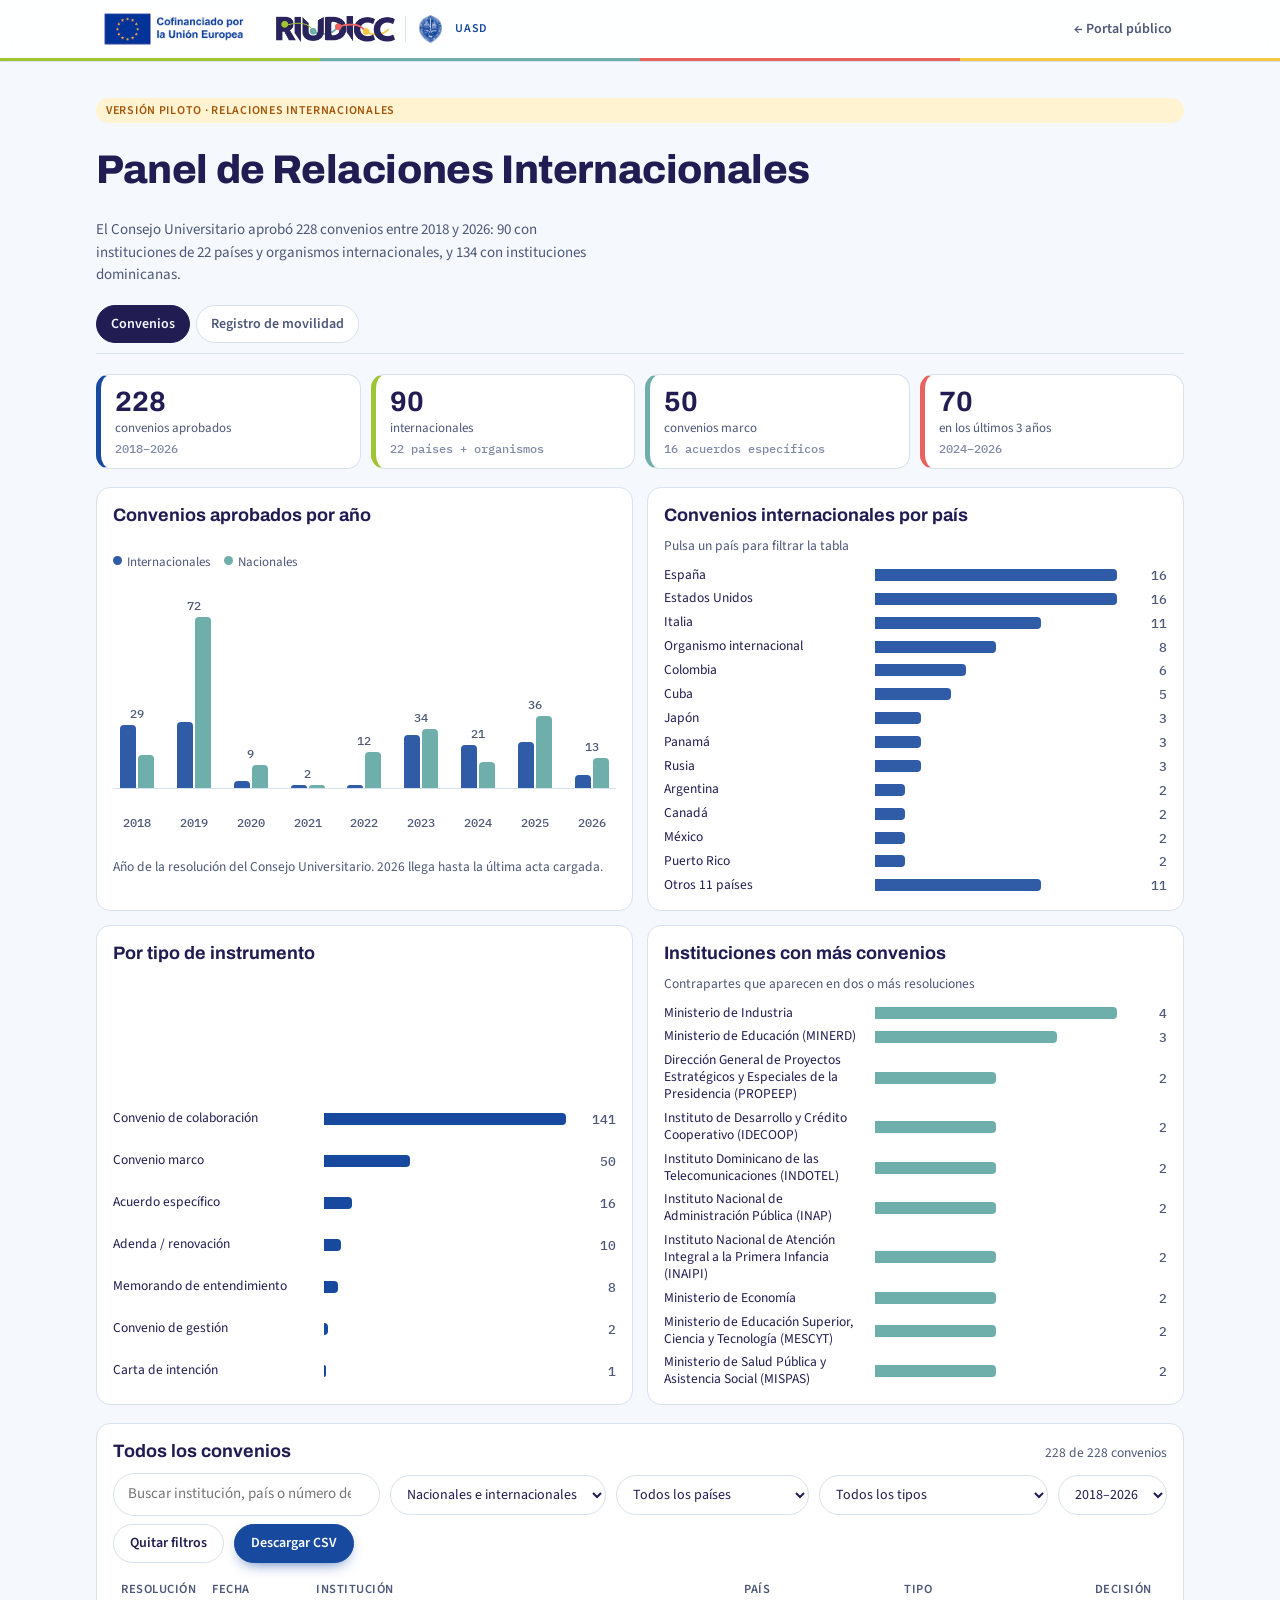
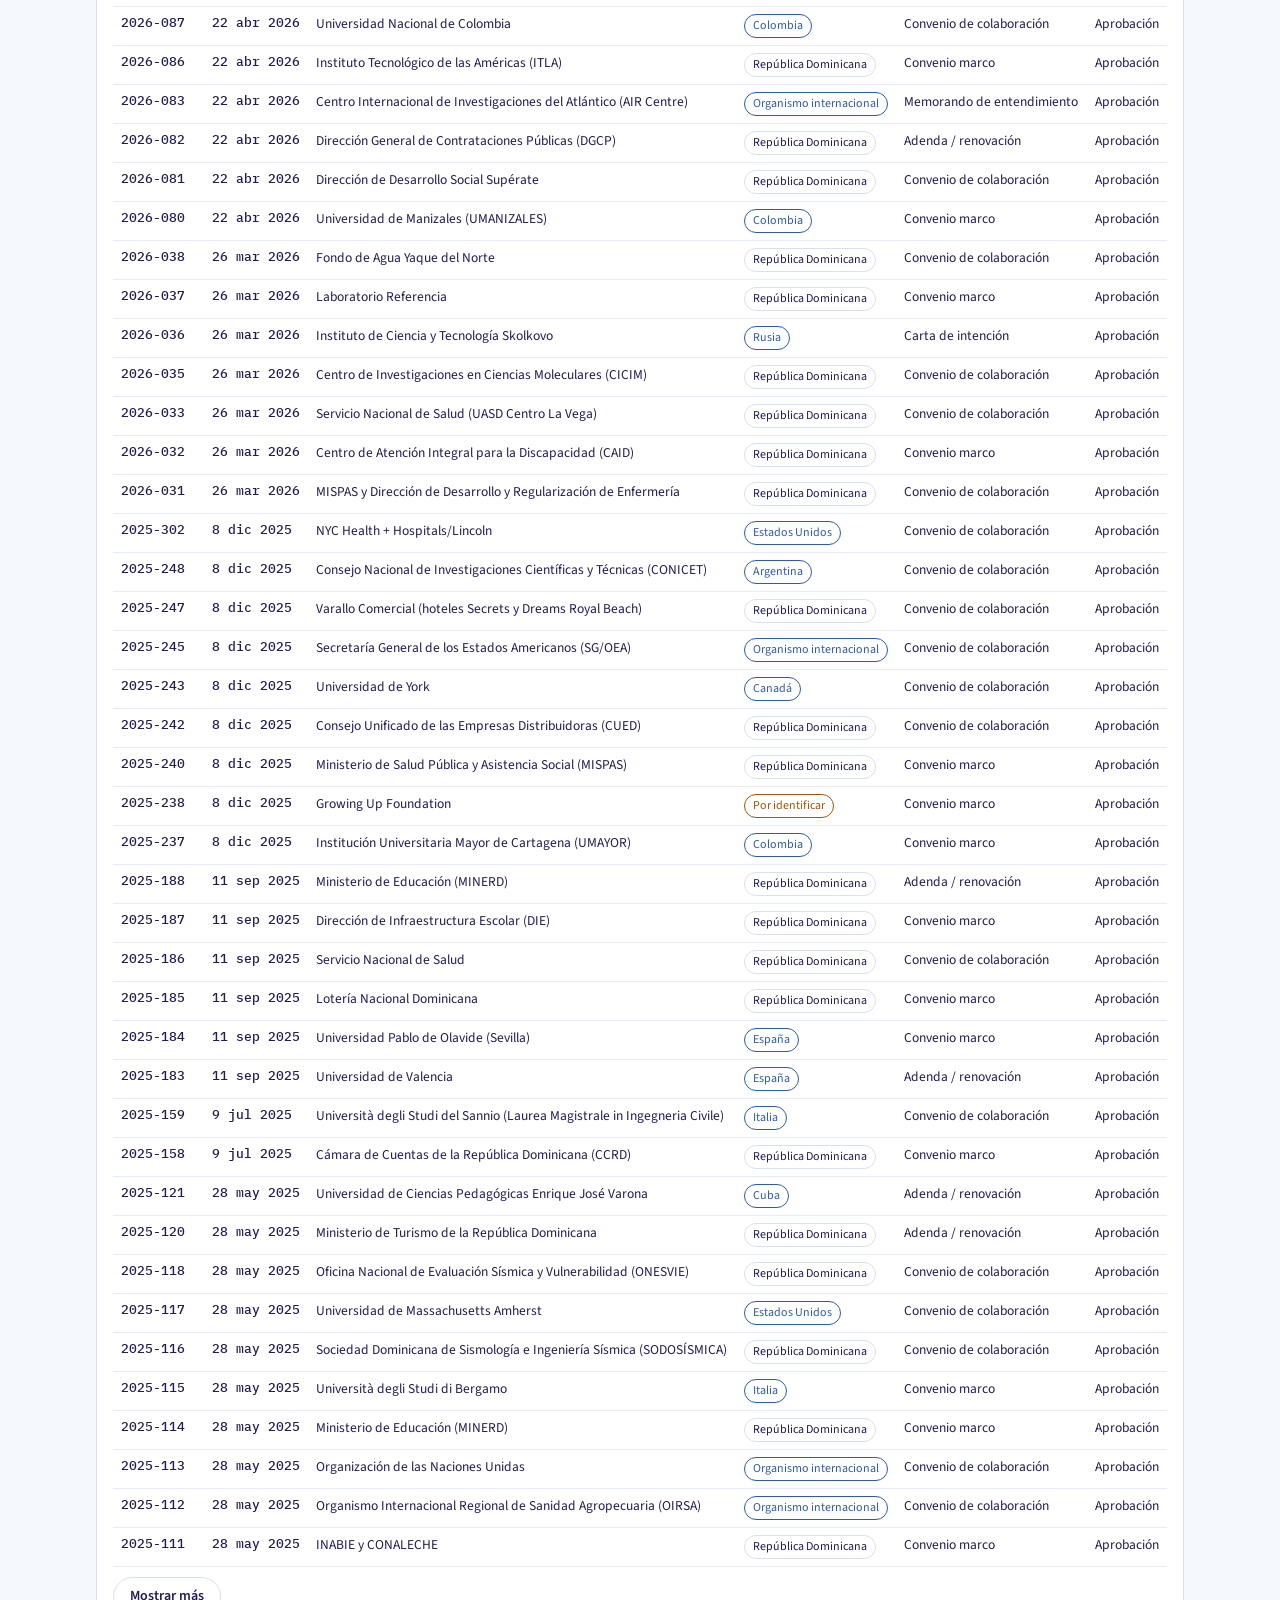
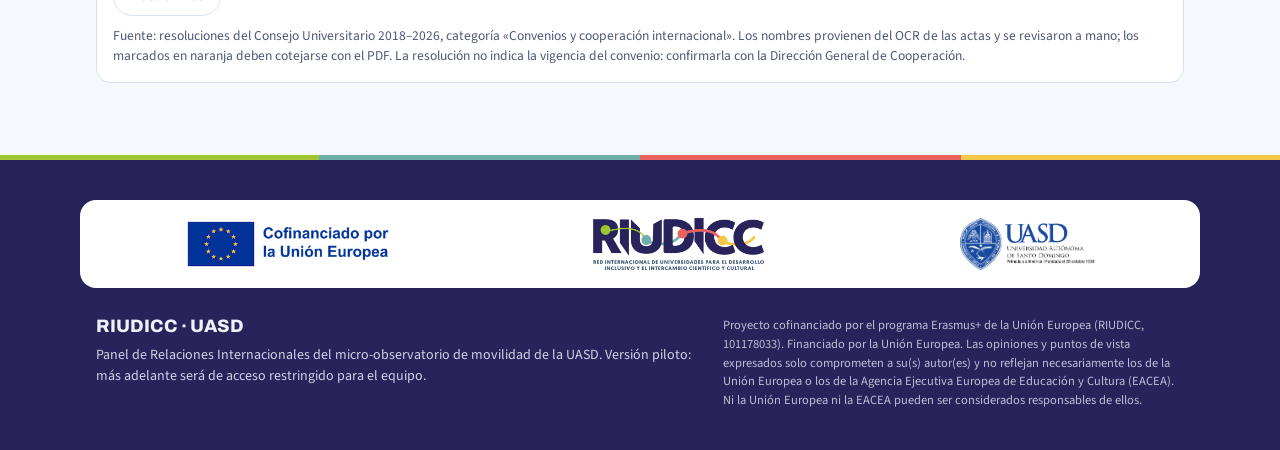
==== interno/index.html @ 3a840296 "Panel de Relaciones Internacionales (piloto): convenios 2018–2026 228 convenios aprobados por el Con" ====
<!doctype html>
<html lang="es">
<head>
<meta charset="utf-8">
<meta name="viewport" content="width=device-width,initial-scale=1,viewport-fit=cover">
<meta name="robots" content="noindex, nofollow">
<title>Panel de Relaciones Internacionales · UASD</title>
<link rel="icon" type="image/png" href="../img/uasd-escudo.png">
<link rel="preconnect" href="https://fonts.googleapis.com">
<link rel="stylesheet" href="https://fonts.googleapis.com/css2?family=Archivo:wght@500;700;800&family=Source+Sans+3:wght@400;600&family=IBM+Plex+Mono:wght@500&display=swap">
<link rel="stylesheet" href="../css/estilos.css">
<style>
.int-hero{padding-block:36px 8px}
.int-hero h1{font:800 clamp(28px,4.4vw,40px)/1.05 var(--f-display);margin:8px 0 8px;letter-spacing:-.01em}
.privado{display:inline-flex;gap:6px;align-items:center;font:600 12px var(--f-body);letter-spacing:.06em;text-transform:uppercase;color:var(--warn);background:var(--warn-soft);padding:4px 10px;border-radius:999px}
.tabsi{display:flex;gap:6px;flex-wrap:wrap;border-bottom:1px solid var(--line);padding-bottom:10px}
.tabsi button{appearance:none;border:1px solid var(--line);background:var(--surface);color:var(--muted);font:600 14px var(--f-body);padding:8px 14px;border-radius:999px;cursor:pointer}
.tabsi button[aria-selected="true"]{background:var(--ink);color:var(--bg);border-color:var(--ink)}
.fbar{display:flex;flex-wrap:wrap;gap:8px 10px;align-items:center}
.fbar input[type=search]{flex:1 1 260px;min-width:0;font:inherit;font-size:15px;color:var(--ink);background:var(--surface);border:1.5px solid var(--line);border-radius:999px;padding:9px 14px}
.fbar select{font:inherit;font-size:14px;color:var(--ink);background:var(--surface);border:1.5px solid var(--line);border-radius:999px;padding:8px 12px;max-width:100%}
.int .hb{grid-template-columns:minmax(110px,40%) minmax(0,1fr) 40px}
.int .hb{cursor:pointer}
.int .hb .name{white-space:normal;line-height:1.25}
.int .hb:hover .name{color:var(--accent);text-decoration:underline}
td .chipi{display:inline-block;font-size:12px;padding:2px 8px;border-radius:999px;border:1px solid var(--line);white-space:nowrap}
td .chipi.int{border-color:var(--s-out);color:var(--s-out)}
td .chipi.pend{border-color:var(--warn);color:var(--warn)}
.verif{color:var(--warn);font-size:12px}
.vacio{border:1.5px dashed var(--line);border-radius:8px;padding:22px;display:grid;gap:8px;background:var(--surface)}
.vacio h3{font:700 18px var(--f-display);margin:0}
.vacio p{margin:0;color:var(--muted);max-width:70ch}
</style>
</head>
<body>
<header class="topbar">
  <div class="in">
    <img class="brand-ue" src="../img/ue-cofinanciado-es.png" alt="Cofinanciado por la Unión Europea" width="350" height="85">
    <a class="brand" href="../index.html" aria-label="RIUDICC · UASD, volver al portal">
      <picture><source srcset="../img/riudicc-oscuro.png" media="(prefers-color-scheme: dark)"><img class="brand-riu" src="../img/riudicc.png" alt="RIUDICC" width="439" height="96"></picture>
      <span class="brand-sep" aria-hidden="true"></span>
      <img class="brand-uasd" src="../img/uasd-escudo.png" alt="Escudo de la UASD" width="98" height="122">
      <span class="brand-t">UASD</span></a>
    <nav class="nav" aria-label="Panel"><a href="../index.html">← Portal público</a></nav>
  </div>
</header>

<main class="int">
  <section class="int-hero"><div class="wrap" style="padding-block:0">
    <span class="privado">Versión piloto · Relaciones Internacionales</span>
    <h1>Panel de Relaciones Internacionales</h1>
    <p class="lede" id="intLede"></p>
    <div class="tabsi" role="tablist" aria-label="Secciones del panel">
      <button role="tab" id="tab-conv" aria-selected="true" aria-controls="p-conv">Convenios</button>
      <button role="tab" id="tab-mov" aria-selected="false" aria-controls="p-mov">Registro de movilidad</button>
    </div>
  </div></section>

  <section id="p-conv" role="tabpanel" aria-labelledby="tab-conv"><div class="wrap" style="padding-top:12px">
    <section class="kpis" id="cvKpis"></section>
    <div class="grid2">
      <section class="card">
        <h2>Convenios aprobados por año</h2>
        <div class="legend"><span><span class="dot out"></span>Internacionales</span><span><span class="dot" style="background:var(--hilo-cian)"></span>Nacionales</span></div>
        <div class="cols" id="cvAnios" role="img" aria-label="Convenios por año"></div>
        <div class="colx" id="cvAniosX"></div>
        <p class="sub">Año de la resolución del Consejo Universitario. 2026 llega hasta la última acta cargada.</p>
      </section>
      <section class="card">
        <h2>Convenios internacionales por país</h2>
        <p class="sub">Pulsa un país para filtrar la tabla</p>
        <div class="hbars" id="cvPais"></div>
      </section>
      <section class="card">
        <h2>Por tipo de instrumento</h2>
        <div class="hbars" id="cvTipo"></div>
      </section>
      <section class="card">
        <h2>Instituciones con más convenios</h2>
        <p class="sub">Contrapartes que aparecen en dos o más resoluciones</p>
        <div class="hbars" id="cvTop"></div>
      </section>
    </div>

    <section class="card">
      <div style="display:flex;flex-wrap:wrap;justify-content:space-between;gap:8px;align-items:baseline"><h2>Todos los convenios</h2><span class="sub" id="cvCount"></span></div>
      <div class="fbar" aria-label="Filtros">
        <input type="search" id="fQ" placeholder="Buscar institución, país o número de resolución" aria-label="Buscar">
        <select id="fAmb" aria-label="Ámbito"><option value="">Nacionales e internacionales</option><option>Internacional</option><option>Nacional</option><option>Por identificar</option></select>
        <select id="fPais" aria-label="País"><option value="">Todos los países</option></select>
        <select id="fTipo" aria-label="Tipo"><option value="">Todos los tipos</option></select>
        <select id="fAnio" aria-label="Año"><option value="">2018–2026</option></select>
        <button type="button" class="btn" id="fReset">Quitar filtros</button>
        <button type="button" class="btn primary" id="fCsv">Descargar CSV</button>
      </div>
      <div class="tablewrap"><table>
        <thead><tr><th>Resolución</th><th>Fecha</th><th>Institución</th><th>País</th><th>Tipo</th><th>Decisión</th></tr></thead>
        <tbody id="cvBody"></tbody>
      </table></div>
      <div><button type="button" class="btn" id="cvMore" hidden>Mostrar más</button></div>
      <p class="sub">Fuente: resoluciones del Consejo Universitario 2018–2026, categoría «Convenios y cooperación internacional». Los nombres provienen del OCR de las actas y se revisaron a mano; los marcados en naranja deben cotejarse con el PDF. La resolución no indica la vigencia del convenio: confirmarla con la Dirección General de Cooperación.</p>
    </section>
  </div></section>

  <section id="p-mov" role="tabpanel" aria-labelledby="tab-mov" hidden><div class="wrap" style="padding-top:12px">
    <div class="vacio">
      <h3>Registro de movilidad del equipo</h3>
      <p>Aquí se verán las movilidades registradas por las oficinas y por el formulario (salientes y entrantes de docentes, investigadores, personal y estudiantes), con su detalle, solo para el equipo autorizado. Se activará cuando el formulario esté conectado a su hoja de respuestas.</p>
      <p><a class="btn" href="../formulario.html">Ver el formulario de registro</a></p>
    </div>
  </div></section>
</main>

<footer class="site">
  <div class="logos" aria-label="Instituciones">
    <img src="../img/ue-cofinanciado-es.png" alt="Cofinanciado por la Unión Europea" width="350" height="85">
    <a href="https://riudicc.org/#/" target="_blank" rel="noopener noreferrer" aria-label="Sitio oficial de RIUDICC"><img src="../img/riudicc-completo.png" alt="RIUDICC – Red Internacional de Universidades para el Desarrollo Inclusivo y el Intercambio Científico y Cultural" width="640" height="194"></a>
    <img src="../img/uasd.png" alt="Universidad Autónoma de Santo Domingo" width="321" height="122">
  </div>
  <div class="in">
    <div><b>RIUDICC · UASD</b><p>Panel de Relaciones Internacionales del micro-observatorio de movilidad de la UASD. Versión piloto: más adelante será de acceso restringido para el equipo.</p></div>
    <div class="eu">Proyecto cofinanciado por el programa Erasmus+ de la Unión Europea (RIUDICC, 101178033). Financiado por la Unión Europea. Las opiniones y puntos de vista expresados solo comprometen a su(s) autor(es) y no reflejan necesariamente los de la Unión Europea o los de la Agencia Ejecutiva Europea de Educación y Cultura (EACEA). Ni la Unión Europea ni la EACEA pueden ser considerados responsables de ellos.</div>
  </div>
</footer>
<div class="tip" id="tip" hidden></div>
<script src="convenios.js"></script>
<script src="panel.js"></script>
</body>
</html>
---- css/estilos.css ----
*,*::before,*::after{box-sizing:border-box}
html,body{margin:0}

/* Layout: tablero de una columna (máx. 1120px): cabecera, aviso de datos ficticios, filtros, cifras, mapa, rejilla de gráficos, reporte MESCyT, registros y documentos por país */
:root{
  --bg:#F5F8FD; --surface:#FFFFFF; --sunk:#EAF1FA; --ink:#211C52; --muted:#4D5878; --faint:#7F89A6; --line:#D8E1EE; --grid:#E5ECF5;
  --accent:#17499E; --accent-ink:#FFFFFF; --accent-soft:#E2ECFB;
  --s-out:#2F5BA7; --s-in:#E35A57; --land:#DEE7F2; --land-edge:#FFFFFF;
  --warn:#A3560A; --warn-soft:#FFF3D2;
  --navy:#29235C; --sky:#67CDFD; --sky-2:#ABE5FD; --mont:#17499E; --mont-2:#2F5BA7;
  --hilo-verde:#9FC533; --hilo-cian:#6FAFAB; --hilo-coral:#E86360; --hilo-amarillo:#F6C646;
  --t-verde:#557A0E; --t-cian:#2C7873; --t-coral:#C13B39; --t-amarillo:#8C6A00;
  --f-display:"Archivo","Helvetica Neue",Arial,sans-serif;
  --f-body:"Source Sans 3","Segoe UI",Roboto,Arial,sans-serif;
  --f-mono:"IBM Plex Mono",ui-monospace,Menlo,Consolas,monospace;
}
@media (prefers-color-scheme: dark){:root:not([data-theme="light"]){
  --bg:#0E1130; --surface:#161A3E; --sunk:#1D2250; --ink:#EEF1FB; --muted:#AAB2D1; --faint:#7C84A8; --line:#2C3266; --grid:#232959;
  --accent:#7EA8F0; --accent-ink:#0E1130; --accent-soft:#1F2C5E;
  --s-out:#6E9BEA; --s-in:#F07D79; --land:#262D5E; --land-edge:#161A3E;
  --warn:#F2B64C; --warn-soft:#3A3013;
  --navy:#29235C; --sky:#1B3F7A; --sky-2:#142559; --mont:#1F3D84; --mont-2:#2A55A6;
  --hilo-verde:#A8CF3D; --hilo-cian:#7CC1BC; --hilo-coral:#F07875; --hilo-amarillo:#F7CD58;
  --t-verde:#B5D85C; --t-cian:#8FD0CB; --t-coral:#F59391; --t-amarillo:#F7D46E; color-scheme:dark}}
:root[data-theme="dark"]{
  --bg:#0E1130; --surface:#161A3E; --sunk:#1D2250; --ink:#EEF1FB; --muted:#AAB2D1; --faint:#7C84A8; --line:#2C3266; --grid:#232959;
  --accent:#7EA8F0; --accent-ink:#0E1130; --accent-soft:#1F2C5E;
  --s-out:#6E9BEA; --s-in:#F07D79; --land:#262D5E; --land-edge:#161A3E;
  --warn:#F2B64C; --warn-soft:#3A3013;
  --navy:#29235C; --sky:#1B3F7A; --sky-2:#142559; --mont:#1F3D84; --mont-2:#2A55A6;
  --hilo-verde:#A8CF3D; --hilo-cian:#7CC1BC; --hilo-coral:#F07875; --hilo-amarillo:#F7CD58;
  --t-verde:#B5D85C; --t-cian:#8FD0CB; --t-coral:#F59391; --t-amarillo:#F7D46E; color-scheme:dark}

body{background:var(--bg);color:var(--ink);font:15px/1.5 var(--f-body)}
.wrap{max-width:1120px;margin:0 auto;padding-inline:16px;padding-block:28px 72px;display:grid;gap:18px}
header{display:grid;gap:6px}
.eyebrow{font:600 12px/1 var(--f-body);letter-spacing:.08em;text-transform:uppercase;color:var(--accent)}
h1{font:800 clamp(28px,4.6vw,42px)/1.05 var(--f-display);margin:0;letter-spacing:-.01em;text-wrap:balance}
h2{font:700 18px/1.25 var(--f-display);margin:0;text-wrap:balance}
.lede{color:var(--muted);max-width:70ch;margin:2px 0 0}
.demo{display:flex;gap:10px;align-items:flex-start;background:var(--warn-soft);color:var(--ink);border-radius:8px;padding:10px 14px;font-size:14px}
.demo b{color:var(--warn)}
.filters{display:flex;flex-wrap:wrap;gap:8px 10px;align-items:center;position:sticky;top:env(safe-area-inset-top,0px);z-index:5;background:var(--bg);padding-block:8px;border-bottom:1px solid var(--line)}
.seg{display:inline-flex;border:1px solid var(--line);border-radius:6px;overflow:hidden;background:var(--surface)}
.seg button{appearance:none;border:0;background:none;padding:7px 12px;font:600 13.5px var(--f-body);color:var(--muted);cursor:pointer}
.seg button[aria-pressed="true"]{background:var(--ink);color:var(--bg)}
select,.btn{font:inherit;font-size:14px;color:var(--ink);background:var(--surface);border:1px solid var(--line);border-radius:6px;padding:7px 10px}
.btn{cursor:pointer;font-weight:600}
.btn.primary{background:var(--accent);border-color:var(--accent);color:var(--accent-ink)}
button:focus-visible,select:focus-visible,a:focus-visible{outline:2px solid var(--accent);outline-offset:2px}

.kpis{display:grid;grid-template-columns:repeat(auto-fit,minmax(160px,1fr));gap:10px}
.kpi{background:var(--surface);border:1px solid var(--line);border-radius:8px;padding:12px 14px;display:grid;gap:2px}
.kpi .v{font:700 28px/1.1 var(--f-display);font-variant-numeric:tabular-nums}
.kpi .l{font-size:13px;color:var(--muted)}
.kpi .s{font:500 12px var(--f-mono);color:var(--faint)}
.dot{display:inline-block;width:9px;height:9px;border-radius:50%;margin-right:5px;vertical-align:1px}
.dot.out{background:var(--s-out)} .dot.in{background:var(--s-in)}

.card{background:var(--surface);border:1px solid var(--line);border-radius:8px;padding:16px;display:grid;gap:10px;min-width:0}
.card .sub{font-size:13.5px;color:var(--muted);margin:0}
.legend{display:flex;flex-wrap:wrap;gap:14px;font-size:13px;color:var(--muted)}
.mapgrid{display:grid;grid-template-columns:minmax(0,1fr) 250px;gap:16px}
#map{width:100%;position:relative}
.maplist{display:grid;gap:6px;align-content:start;font-size:14px}
.maplist .row{display:grid;grid-template-columns:minmax(0,1fr) auto;gap:8px;border-bottom:1px solid var(--grid);padding-block:4px}
.maplist .n{font:500 13px var(--f-mono);color:var(--muted);font-variant-numeric:tabular-nums}
.grid2{display:grid;grid-template-columns:repeat(auto-fit,minmax(min(100%,440px),1fr));gap:14px}

/* barras horizontales */
.hbars{display:grid;gap:7px}
.hb{display:grid;grid-template-columns:minmax(110px,46%) minmax(0,1fr) 34px;gap:10px;align-items:center;font-size:13.5px}
.hb .name{overflow:hidden;text-overflow:ellipsis;white-space:nowrap}
.hb .track{height:12px;display:flex;gap:2px}
.hb .seg1,.hb .seg2{height:100%;border-radius:0 4px 4px 0;min-width:2px}
.hb .seg1{background:var(--s-out)} .hb .seg2{background:var(--s-in)}
.hb .seg1.join{border-radius:0}
.hb .val{font:500 12.5px var(--f-mono);text-align:right;color:var(--muted);font-variant-numeric:tabular-nums}
/* columnas por semestre */
.cols{display:grid;grid-auto-flow:column;grid-auto-columns:minmax(0,1fr);gap:8px;align-items:end;height:190px;border-bottom:1px solid var(--line);padding-top:18px;position:relative}
.col{display:grid;align-items:end;height:100%;position:relative}
.col .pair{display:flex;gap:2px;align-items:flex-end;height:100%;justify-content:center}
.col .b{width:min(16px,40%);border-radius:4px 4px 0 0;position:relative}
.col .b.out{background:var(--s-out)} .col .b.in{background:var(--s-in)}
.col .tot{position:absolute;left:0;right:0;text-align:center;font:500 11.5px var(--f-mono);color:var(--muted)}
.colx{display:grid;grid-auto-flow:column;grid-auto-columns:minmax(0,1fr);gap:8px;font:500 11.5px var(--f-mono);color:var(--muted);text-align:center}
.partial{opacity:.55}
.tip{position:fixed;pointer-events:none;background:var(--ink);color:var(--bg);font-size:12.5px;padding:6px 9px;border-radius:5px;z-index:20;max-width:260px}

.tablewrap{overflow-x:auto}
table{border-collapse:collapse;width:100%;font-size:13.5px;min-width:760px}
th,td{text-align:left;padding:7px 8px;border-bottom:1px solid var(--grid);vertical-align:top}
th{font-weight:600;color:var(--muted);font-size:12.5px;text-transform:uppercase;letter-spacing:.04em}
td.mono{font:500 12.5px var(--f-mono);white-space:nowrap}
.pill{display:inline-block;font-size:12px;padding:2px 7px;border-radius:999px;border:1px solid var(--line);white-space:nowrap}
.pill.out{border-color:var(--s-out)} .pill.in{border-color:var(--s-in)}

.mescyt{display:grid;grid-template-columns:minmax(0,1fr) auto;gap:16px;align-items:center}
.mescyt .acts{display:flex;flex-wrap:wrap;gap:8px}
.docs{display:grid;grid-template-columns:repeat(auto-fit,minmax(250px,1fr));gap:10px}
.doc{border:1px solid var(--line);border-radius:8px;padding:12px;display:grid;gap:4px;align-content:start}
.doc .c{font:600 11.5px var(--f-body);letter-spacing:.07em;text-transform:uppercase;color:var(--accent)}
.doc a{color:var(--ink);font-weight:600;text-decoration-color:var(--line);text-underline-offset:3px}
.doc a:hover{text-decoration-color:var(--accent)}
.doc .m{font-size:13px;color:var(--muted)}
.foot{font-size:13.5px;color:var(--muted)}
.foot ol{margin:6px 0 0;padding-left:20px}
.toast{position:fixed;left:50%;bottom:calc(20px + env(safe-area-inset-bottom,0px));transform:translateX(-50%);background:var(--ink);color:var(--bg);padding:10px 16px;border-radius:6px;font-size:14px;max-width:calc(100% - 32px);z-index:30}

.real{justify-self:start;display:inline-block;font:600 11.5px var(--f-body);letter-spacing:.06em;text-transform:uppercase;color:var(--accent);background:var(--accent-soft);padding:3px 8px;border-radius:999px}
.sectionhead{display:grid;gap:6px;margin-top:10px}
.sectionhead h2{font-size:24px}
.pano{display:grid;grid-template-columns:minmax(0,1.1fr) minmax(0,1fr);gap:16px}
.cmp{display:grid;gap:12px}
.cmp .grp{font:600 11.5px var(--f-body);letter-spacing:.07em;text-transform:uppercase;color:var(--faint);margin-top:4px}
.cmp .c{display:grid;grid-template-columns:128px minmax(0,1fr);gap:10px;align-items:center}
.cmp .cn{font-weight:600;font-size:14px}
.cmp .bars{display:grid;gap:3px}
.cmp .br{display:grid;grid-template-columns:minmax(0,1fr) 62px;gap:8px;align-items:center}
.cmp .t{height:10px;border-radius:0 4px 4px 0;min-width:2px}
.cmp .t.out{background:var(--s-out)} .cmp .t.in{background:var(--s-in)}
.cmp .v{font:500 12px var(--f-mono);color:var(--muted);font-variant-numeric:tabular-nums}
.axisnote{font:500 11.5px var(--f-mono);color:var(--faint)}
.fichas{display:grid;grid-template-columns:repeat(auto-fit,minmax(240px,1fr));gap:10px}
.ficha{border:1px solid var(--line);border-radius:8px;padding:12px 14px;display:grid;gap:8px;align-content:start;background:var(--surface)}
.ficha h3{font:700 16px/1.2 var(--f-display);margin:0}
.ficha .uni{font-size:13px;color:var(--muted)}
.ficha dl{display:grid;grid-template-columns:minmax(0,1fr) auto;gap:4px 10px;margin:0;font-size:13.5px}
.ficha dt{color:var(--muted)} .ficha dd{margin:0;font:500 13px var(--f-mono);text-align:right;font-variant-numeric:tabular-nums;white-space:nowrap}.ficha dd small{color:var(--faint);font-size:11px;margin-left:4px}
.ficha .links{display:grid;gap:4px;font-size:13.5px}
.ficha .links a{color:var(--ink);text-decoration-color:var(--line);text-underline-offset:3px}
.ficha.eu{background:var(--sunk)}
.divider{border:0;border-top:1px solid var(--line);margin:18px 0 0}
@media (max-width:760px){.pano{grid-template-columns:1fr}.cmp .c{grid-template-columns:96px minmax(0,1fr)}}
@media (max-width:760px){.mapgrid,.mescyt{grid-template-columns:1fr}.filters{position:static}}

/* ===================== PORTAL ===================== */
html{scroll-behavior:smooth;scroll-padding-top:72px}
@media (prefers-reduced-motion:reduce){html{scroll-behavior:auto}}
.topbar{position:sticky;top:env(safe-area-inset-top,0px);z-index:20;background:var(--surface);border-bottom:1px solid var(--line)}
.topbar .in{max-width:1120px;margin:0 auto;padding-inline:16px;display:flex;align-items:center;gap:20px;min-height:58px}
.brand{display:flex;align-items:baseline;gap:6px;text-decoration:none;color:var(--ink);white-space:nowrap}
.brand b{font:800 20px/1 var(--f-display);letter-spacing:.02em}
.brand span{font:600 12px/1 var(--f-body);letter-spacing:.08em;text-transform:uppercase;color:var(--accent)}
.nav{display:flex;gap:2px;overflow-x:auto;margin-left:auto;scrollbar-width:none}
.nav::-webkit-scrollbar{display:none}
.nav a{font:600 14px var(--f-body);color:var(--muted);text-decoration:none;padding:8px 10px;border-radius:6px;white-space:nowrap}
.nav a:hover{color:var(--ink);background:var(--sunk)}
.nav a.on{color:var(--accent);background:var(--accent-soft)}
.nav a.cta{color:var(--accent-ink);background:var(--accent)}

.band{padding-block:56px}
.band.alt{background:var(--surface);border-block:1px solid var(--line)}
.band .wrap{padding-block:0}
.shead{display:grid;gap:8px;margin-bottom:26px;max-width:760px}
.shead h2{font:800 clamp(24px,3.4vw,32px)/1.1 var(--f-display);letter-spacing:-.01em;margin:0;text-wrap:balance}
.shead p{color:var(--muted);margin:0;font-size:16px}

.hero{padding-block:56px 40px}
.hero .grid{display:grid;grid-template-columns:minmax(0,1.35fr) minmax(0,1fr);gap:40px;align-items:end}
.hero h1{font:800 clamp(34px,5.6vw,58px)/1.02 var(--f-display);letter-spacing:-.02em;margin:10px 0 14px;text-wrap:balance}
.hero h1 em{font-style:normal;color:var(--accent)}
.hero .lede{font-size:17px;max-width:58ch}
.hero .acts{display:flex;flex-wrap:wrap;gap:10px;margin-top:22px}
.hero .acts a{text-decoration:none}
.stats{display:grid;grid-template-columns:1fr 1fr;border-top:2px solid var(--ink)}
.stat{padding:14px 4px 16px;border-bottom:1px solid var(--line)}
.stat:nth-child(odd){border-right:1px solid var(--line);padding-right:14px}
.stat:nth-child(even){padding-left:14px}
.stat .n{font:800 40px/1 var(--f-display);font-variant-numeric:tabular-nums}
.stat .l{font-size:13.5px;color:var(--muted);margin-top:4px}

.dests{display:grid;grid-template-columns:repeat(auto-fit,minmax(min(100%,240px),1fr));gap:12px}
.dest{display:grid;gap:8px;align-content:start;text-decoration:none;color:var(--ink);background:var(--surface);border:1px solid var(--line);border-top:3px solid var(--accent);border-radius:8px;padding:16px;transition:transform .15s ease,border-color .15s ease}
.dest:hover{transform:translateY(-2px);border-color:var(--accent)}
.dest h3{font:700 17px/1.25 var(--f-display);margin:0;text-wrap:balance}
.dest p{margin:0;font-size:14.5px;color:var(--muted)}
.dest-top{display:flex;justify-content:space-between;gap:8px;align-items:center}
.tag{font:600 11.5px var(--f-body);letter-spacing:.07em;text-transform:uppercase;color:var(--accent)}
.dest-date{font:500 12px var(--f-mono);color:var(--warn)}
.more{font-weight:600;font-size:14px;color:var(--accent);text-decoration:none}

.red{display:grid;grid-template-columns:minmax(0,1fr) minmax(0,1.2fr);gap:32px}
.socios{display:grid;grid-template-columns:1fr 1fr;gap:10px;align-content:start}
.socio{border:1px solid var(--line);border-radius:8px;padding:12px 14px;background:var(--bg)}
.socio-pais{font:700 14px var(--f-display)}
.socio ul{margin:6px 0 0;padding-left:16px;font-size:13.5px;color:var(--muted)}
.wps{display:grid;gap:0;border-top:1px solid var(--line)}
.wp{display:grid;grid-template-columns:56px minmax(0,1fr) minmax(0,.9fr);gap:12px;padding:11px 4px;border-bottom:1px solid var(--line);font-size:14.5px;align-items:baseline}
.wp-n{font:500 13px var(--f-mono);color:var(--muted)}
.wp-t{font-weight:600}
.wp-l{font-size:13.5px;color:var(--muted)}
.wp.uasd{background:var(--accent-soft)}
.wp.uasd .wp-n{color:var(--accent);font-weight:600}

.oficinas{display:grid;grid-template-columns:repeat(auto-fit,minmax(min(100%,230px),1fr));gap:12px;margin-top:20px}
.oficina{border-left:3px solid var(--accent);padding:4px 0 4px 14px}
.oficina h3{font:700 16px/1.25 var(--f-display);margin:0 0 4px}
.oficina h3 a{color:var(--ink);text-underline-offset:3px;text-decoration-color:var(--line)}
.oficina p{margin:0;font-size:14px;color:var(--muted)}
.uasd-lede{font-size:17px;max-width:70ch;margin:0}

.ideas{display:grid;grid-template-columns:repeat(auto-fit,minmax(min(100%,300px),1fr));gap:14px}
.idea{background:var(--surface);border:1px solid var(--line);border-radius:8px;padding:18px;display:grid;gap:8px;align-content:start}
.idea h3{font:700 18px/1.25 var(--f-display);margin:0;text-wrap:balance}
.idea p{margin:0;font-size:14.5px}
.fuente{font-size:13px;color:var(--muted)}
.fuente a{color:var(--accent)}

.convgrid{display:grid;grid-template-columns:minmax(0,1.3fr) minmax(0,1fr);gap:28px}
.conv{display:grid;grid-template-columns:110px minmax(0,1fr);gap:14px;padding:12px 0;border-bottom:1px solid var(--line)}
.conv-date{font:500 13px var(--f-mono);color:var(--warn)}
.conv-t{font-weight:700;color:var(--ink);text-underline-offset:3px;text-decoration-color:var(--line)}
.conv-m{font-size:13.5px;color:var(--muted)}
.orgs{list-style:none;margin:8px 0 0;padding:0;display:grid;gap:8px;font-size:14.5px}
.orgs a{color:var(--ink);text-underline-offset:3px;text-decoration-color:var(--line)}
.org-p{color:var(--muted)}
.callout{background:var(--accent-soft);border-radius:8px;padding:16px 18px;display:grid;gap:8px;margin-top:18px}
.callout h3{font:700 17px var(--f-display);margin:0}
.callout p{margin:0;font-size:14.5px}

.chips{display:flex;flex-wrap:wrap;gap:8px;margin-bottom:14px}
.chip{appearance:none;border:1px solid var(--line);background:var(--surface);color:var(--muted);font:600 13.5px var(--f-body);padding:6px 12px;border-radius:999px;cursor:pointer}
.chip[aria-pressed="true"]{background:var(--ink);color:var(--bg);border-color:var(--ink)}
.doc strong{font-weight:600}
.obsgrid{display:grid;grid-template-columns:repeat(auto-fit,minmax(min(100%,260px),1fr));gap:12px;margin-top:10px}
.obs{border:1px solid var(--line);border-radius:8px;padding:14px;display:grid;gap:6px;align-content:start;background:var(--surface)}
.obs h3{font:700 15.5px/1.3 var(--f-display);margin:0}
.obs .sigla{color:var(--accent)}
.obs p{margin:0;font-size:14px}
.obs .m{font-size:13px;color:var(--muted)}
.sub-h{font:700 20px var(--f-display);margin:34px 0 6px}

.participa{display:grid;grid-template-columns:repeat(auto-fit,minmax(min(100%,260px),1fr));gap:14px}
.paso{background:var(--surface);border:1px solid var(--line);border-radius:8px;padding:18px;display:grid;gap:10px;align-content:start}
.paso h3{font:700 17px var(--f-display);margin:0}
.paso p{margin:0;font-size:14.5px;color:var(--muted)}
.paso .btn{justify-self:start;text-decoration:none}
.btn.disabled{opacity:.6;cursor:default}

.obs-intro{display:grid;gap:8px;margin-bottom:6px}
#observatorio .wrap{gap:18px}
#observatorio .filters{position:static}

footer.site{background:var(--ink);color:var(--bg);padding-block:40px}
footer.site .in{max-width:1120px;margin:0 auto;padding-inline:16px;display:grid;grid-template-columns:minmax(0,1.3fr) minmax(0,1fr);gap:28px;font-size:14px}
footer.site b{font:800 18px var(--f-display)}
footer.site p{margin:6px 0 0;opacity:.85}
footer.site .eu{font-size:12.5px;opacity:.75;line-height:1.5}
footer.site a{color:inherit}

@media (max-width:860px){
  .hero .grid,.red,.convgrid,footer.site .in{grid-template-columns:1fr}
  .topbar .in{flex-wrap:wrap;gap:4px;padding-block:8px}
  .nav{margin-left:0;width:100%}
  .wp{grid-template-columns:44px minmax(0,1fr)}
  .wp-l{grid-column:2}
  .socios{grid-template-columns:1fr}
  .band{padding-block:40px}
}
.sr-only{position:absolute;width:1px;height:1px;padding:0;margin:-1px;overflow:hidden;clip:rect(0,0,0,0);border:0}
.hero .wrap{padding-block:0}
.nav{min-width:0}
.topbar .in>*{min-width:0}
@media (max-width:860px){.nav{flex:1 1 100%}}
.topbar{display:block}

/* Mapa SVG (fronteras Natural Earth incrustadas) */
#map svg{display:block;width:100%;height:auto}
#map .land path{fill:var(--land);stroke:var(--land-edge);stroke-width:.6;transition:fill .15s}
#map .land path:hover{fill:var(--grid)}
#map .arcs path{fill:none;stroke-linecap:round;opacity:.7}
#map .arcs.out path{stroke:var(--s-out)}
#map .arcs.in path{stroke:var(--s-in)}
#map .dotp{fill:var(--surface);stroke:var(--ink);stroke-width:1.4;fill-opacity:.9;cursor:pointer}
#map .homep{fill:var(--accent);stroke:var(--surface);stroke-width:2}
#map .lbl{font:600 11px var(--f-body);fill:var(--ink);paint-order:stroke;stroke:var(--surface);stroke-width:3px;stroke-linejoin:round;pointer-events:none}
#map .lbl.strong{font-weight:700;fill:var(--accent)}

/* Logos */
.brand{align-items:center;gap:10px}
.brand-riu{height:26px;width:auto;display:block}
.brand-sep{width:1px;height:26px;background:var(--line)}
.brand-uasd{height:32px;width:auto;display:block;background:#fff;border-radius:6px;padding:2px 3px}
.brand-t{font:600 12px/1 var(--f-body);letter-spacing:.08em;text-transform:uppercase;color:var(--accent)}
footer.site .logos{max-width:1120px;margin:0 auto 28px;padding:18px 24px;background:#fff;border-radius:12px;display:flex;flex-wrap:wrap;align-items:center;justify-content:space-around;gap:20px 36px}
footer.site .logos img{height:52px;width:auto;max-width:100%}
footer.site{padding-inline:16px}
@media (max-width:600px){footer.site .logos img{height:40px}.brand-riu{height:22px}.brand-uasd{height:28px}}

/* ===================== TEMA RIUDICC + UASD ===================== */
body{-webkit-font-smoothing:antialiased}
.eyebrow{display:inline-flex;align-items:center;gap:8px;color:var(--accent)}
.eyebrow::before{content:"";width:34px;height:8px;flex:none;background:
  radial-gradient(circle at 4px 4px,var(--hilo-verde) 3.4px,transparent 4px),
  radial-gradient(circle at 13px 4px,var(--hilo-cian) 3.4px,transparent 4px),
  radial-gradient(circle at 22px 4px,var(--hilo-coral) 3.4px,transparent 4px),
  radial-gradient(circle at 31px 4px,var(--hilo-amarillo) 3.4px,transparent 4px)}

/* Botones */
.btn{border-radius:999px;padding:8px 16px;border:1.5px solid var(--line);transition:transform .15s ease,box-shadow .15s ease,background .15s ease,border-color .15s ease}
.btn:hover{border-color:var(--accent);color:var(--accent)}
.btn.primary{background:var(--accent);border-color:var(--accent);color:var(--accent-ink);box-shadow:0 6px 16px -8px var(--accent)}
.btn.primary:hover{transform:translateY(-1px);box-shadow:0 10px 22px -10px var(--accent);color:var(--accent-ink);filter:brightness(1.08)}
.hero .acts .btn{padding:12px 22px;font-size:15.5px}
.hero .acts .btn:not(.primary){background:var(--surface);border-color:var(--ink);color:var(--ink)}
.hero .acts .btn:not(.primary):hover{background:var(--ink);color:var(--surface)}
.btn.disabled:hover{border-color:var(--line);color:inherit;transform:none}
.seg{border-radius:999px;border-width:1.5px}
.seg button{padding:7px 14px}
.seg button[aria-pressed="true"]{background:var(--accent);color:var(--accent-ink)}
select{border-radius:999px;padding:7px 12px;border-width:1.5px}
.chip{border-width:1.5px}
.chip:hover{border-color:var(--accent);color:var(--accent)}
.chip[aria-pressed="true"]{background:var(--accent);color:var(--accent-ink);border-color:var(--accent)}

/* Cabecera */
.topbar{background:color-mix(in srgb,var(--surface) 88%,transparent);backdrop-filter:saturate(1.4) blur(10px);-webkit-backdrop-filter:saturate(1.4) blur(10px)}
.topbar::after{content:"";display:block;height:3px;background:linear-gradient(90deg,var(--hilo-verde) 0 25%,var(--hilo-cian) 25% 50%,var(--hilo-coral) 50% 75%,var(--hilo-amarillo) 75%)}
.nav a{border-radius:999px;padding:7px 12px}
.nav a.on{color:var(--accent);background:var(--accent-soft)}
.nav a.cta{color:#fff;background:var(--navy);margin-left:4px}
.nav a.cta:hover{background:var(--accent);color:#fff}

/* Portada: cielo y montañas como en la imagen de RIUDICC */
.hero{position:relative;overflow:hidden;padding-block:64px 120px;background:linear-gradient(180deg,var(--sky) 0%,var(--sky-2) 42%,var(--bg) 100%)}
.hero .wrap{position:relative;z-index:1}
.hero h1{color:var(--navy)}
.hero h1 em{color:var(--accent);background:linear-gradient(90deg,var(--hilo-verde),var(--hilo-cian),var(--hilo-coral),var(--hilo-amarillo)) left 92% / 100% 6px no-repeat;padding-bottom:4px}
.hero .lede{color:var(--ink)}
.hero .mont{position:absolute;left:0;right:0;bottom:0;width:100%;height:110px;display:block;z-index:0}
.hero .mont .m1{fill:var(--mont-2);opacity:.55}
.hero .mont .m2{fill:var(--mont)}
.hero .mont .ag{fill:var(--bg)}
.hero .nube{position:absolute;fill:#fff;opacity:.75;z-index:0;overflow:visible}
:root[data-theme="dark"] .hero .nube{opacity:.08}
@media (prefers-color-scheme: dark){:root:not([data-theme="light"]) .hero .nube{opacity:.08}}
.stats{background:color-mix(in srgb,var(--surface) 78%,transparent);border-top:0;border-radius:14px;box-shadow:0 10px 30px -18px rgba(23,73,158,.6);overflow:hidden;backdrop-filter:blur(6px)}
.stats::before{content:"";grid-column:1/-1;height:5px;background:linear-gradient(90deg,var(--hilo-verde) 0 25%,var(--hilo-cian) 25% 50%,var(--hilo-coral) 50% 75%,var(--hilo-amarillo) 75%)}
.stat{padding:16px 18px 18px!important}
.stat .n{color:var(--accent)}
.stat:nth-child(3) .n{color:var(--t-verde)} .stat:nth-child(4) .n{color:var(--t-cian)} .stat:nth-child(5) .n{color:var(--t-coral)}
.stats .stat:nth-child(odd){border-right:1px solid var(--line)} .stats .stat:nth-child(even){border-right:0}
:root:not([data-theme="light"]) .hero h1{color:var(--ink)}
@media (prefers-color-scheme: light){:root:not([data-theme="dark"]) .hero h1{color:var(--navy)}}
:root[data-theme="dark"] .hero h1{color:var(--ink)}

/* Tarjetas con los colores de los hilos */
.dest,.idea,.paso,.obs,.ficha,.card,.kpi,.socio,.doc{border-radius:14px}
.dest{border-top:5px solid var(--c,var(--accent));box-shadow:0 1px 0 var(--line)}
.dest:hover{border-color:var(--c);box-shadow:0 14px 28px -18px var(--c)}
.dest .tag,.dest .more{color:var(--ct,var(--accent))}
.dests>:nth-child(4n+1),.ideas>:nth-child(4n+1),.participa>:nth-child(4n+1){--c:var(--hilo-verde);--ct:var(--t-verde)}
.dests>:nth-child(4n+2),.ideas>:nth-child(4n+2),.participa>:nth-child(4n+2){--c:var(--hilo-cian);--ct:var(--t-cian)}
.dests>:nth-child(4n+3),.ideas>:nth-child(4n+3),.participa>:nth-child(4n+3){--c:var(--hilo-coral);--ct:var(--t-coral)}
.dests>:nth-child(4n+4),.ideas>:nth-child(4n+4),.participa>:nth-child(4n+4){--c:var(--hilo-amarillo);--ct:var(--t-amarillo)}
.idea,.paso{border-top:5px solid var(--c,var(--accent))}
.idea h3{color:var(--ink)}
.kpi{border-left:5px solid var(--accent)}
.kpis>:nth-child(4n+2){border-left-color:var(--hilo-verde)} .kpis>:nth-child(4n+3){border-left-color:var(--hilo-cian)} .kpis>:nth-child(4n+4){border-left-color:var(--hilo-coral)} .kpis>:nth-child(4n+5){border-left-color:var(--hilo-amarillo)}
.socio{background:var(--surface);border-left:4px solid var(--accent)}
.socios>:nth-child(4n+2){border-left-color:var(--hilo-verde)} .socios>:nth-child(4n+3){border-left-color:var(--hilo-cian)} .socios>:nth-child(4n+4){border-left-color:var(--hilo-coral)} .socios>:nth-child(4n+5){border-left-color:var(--hilo-amarillo)}
.socio-pais{color:var(--navy)}
:root:not([data-theme="light"]) .socio-pais{color:var(--ink)}
@media (prefers-color-scheme: light){:root:not([data-theme="dark"]) .socio-pais{color:var(--navy)}}
.wp.uasd{background:var(--accent-soft);border-radius:8px}
.oficina{border-left-width:4px}
.oficinas>:nth-child(4n+2){border-left-color:var(--hilo-verde)} .oficinas>:nth-child(4n+3){border-left-color:var(--hilo-cian)} .oficinas>:nth-child(4n+4){border-left-color:var(--hilo-coral)}
.callout{border-radius:14px;border-left:5px solid var(--hilo-amarillo);background:var(--warn-soft)}
.real{background:var(--accent-soft)}
.demo{border-radius:12px;border-left:5px solid var(--hilo-amarillo)}
.shead h2,.sectionhead h2{color:var(--ink)}
.band.alt{background:var(--surface)}
#observatorio{background:linear-gradient(180deg,var(--surface),var(--sunk))}

/* Pie */
footer.site{background:var(--navy);color:#EEF1FB;border-top:5px solid;border-image:linear-gradient(90deg,var(--hilo-verde) 0 25%,var(--hilo-cian) 25% 50%,var(--hilo-coral) 50% 75%,var(--hilo-amarillo) 75%) 1}
:root:not([data-theme="light"]) footer.site{background:#0A0C24}
@media (prefers-color-scheme: light){:root:not([data-theme="dark"]) footer.site{background:var(--navy)}}
footer.site .logos{border-radius:16px}
.tip,.toast{background:var(--navy);color:#fff}
#panoSrc a,.card a:not(.btn){color:var(--accent);text-underline-offset:3px}
[hidden]{display:none!important}

/* v2 · Qué es RIUDICC */
.riu{display:grid;grid-template-columns:minmax(0,1.25fr) minmax(0,1fr);gap:36px;align-items:start}
.riu-txt{display:grid;gap:16px}
.riu-hace{list-style:none;margin:0;padding:0;display:grid;gap:10px}
.riu-hace li{position:relative;padding-left:22px;font-size:15.5px}
.riu-hace li::before{content:"";position:absolute;left:0;top:.55em;width:10px;height:10px;border-radius:50%;background:var(--hilo-verde)}
.riu-hace li:nth-child(2)::before{background:var(--hilo-cian)} .riu-hace li:nth-child(3)::before{background:var(--hilo-coral)} .riu-hace li:nth-child(4)::before{background:var(--hilo-amarillo)}
.riu-k{font:600 12px/1 var(--f-body);letter-spacing:.08em;text-transform:uppercase;color:var(--accent);margin:0 0 10px}
.logros{display:grid;grid-template-columns:1fr 1fr;border-top:2px solid var(--ink)}
.logro{padding:14px 4px 16px;border-bottom:1px solid var(--line);min-width:0}
.logro:nth-child(odd){border-right:1px solid var(--line);padding-right:14px}
.logro:nth-child(even){padding-left:14px}
.logro .n{font:800 34px/1.05 var(--f-display);font-variant-numeric:tabular-nums;color:var(--ink);overflow-wrap:anywhere}
.logro .l{font-size:13.5px;color:var(--muted);margin-top:4px}
#logrosNota{margin-top:10px}
.sectionhead .intro{margin:6px 0 0;max-width:72ch;font-size:15.5px;color:var(--ink);border-left:3px solid var(--hilo-cian);padding-left:14px}
@media (max-width:860px){.riu{grid-template-columns:1fr;gap:24px}}

/* La UASD en cifras */
.grid2.cifras .hb{grid-template-columns:minmax(110px,44%) minmax(0,1fr) 58px}
.grid2.cifras .hb .name{white-space:normal;line-height:1.25}
.grid2.cifras .cols{height:170px}
.grid2.cifras .colx{font-size:11px}
#cifrasFuente a{color:var(--accent)}
.grid2.cifras .card{align-content:start}

/* Emblema UE en la cabecera */
.brand-ue{height:42px;width:auto;display:block;background:#fff;border-radius:6px;padding:3px 6px;flex:none}
footer.site .logos a{display:block;line-height:0}
.riu-links{display:flex;flex-wrap:wrap;gap:10px;margin-top:4px}
.riu-links .btn{text-decoration:none}
@media (max-width:600px){.brand-ue{height:32px;padding:2px 5px}}
@media (max-width:420px){.brand-t{display:none}.topbar .in{gap:12px}}
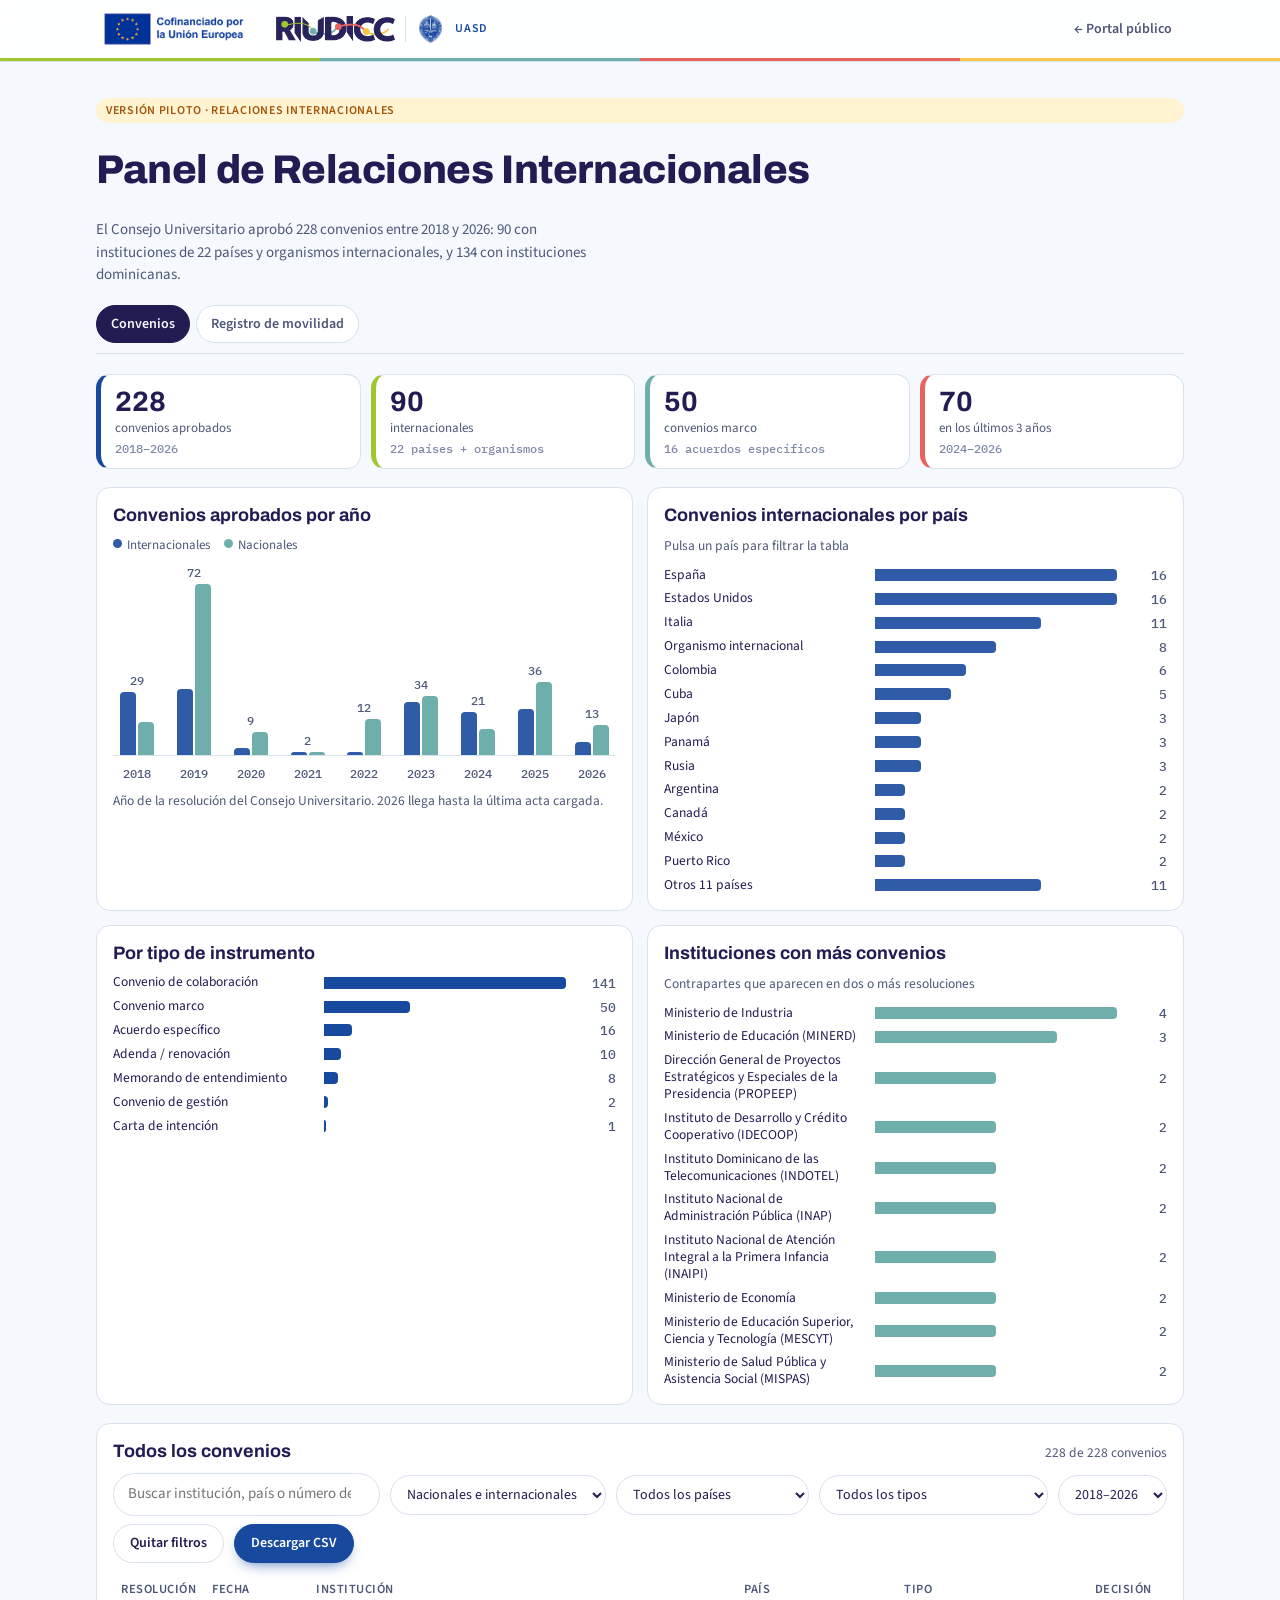
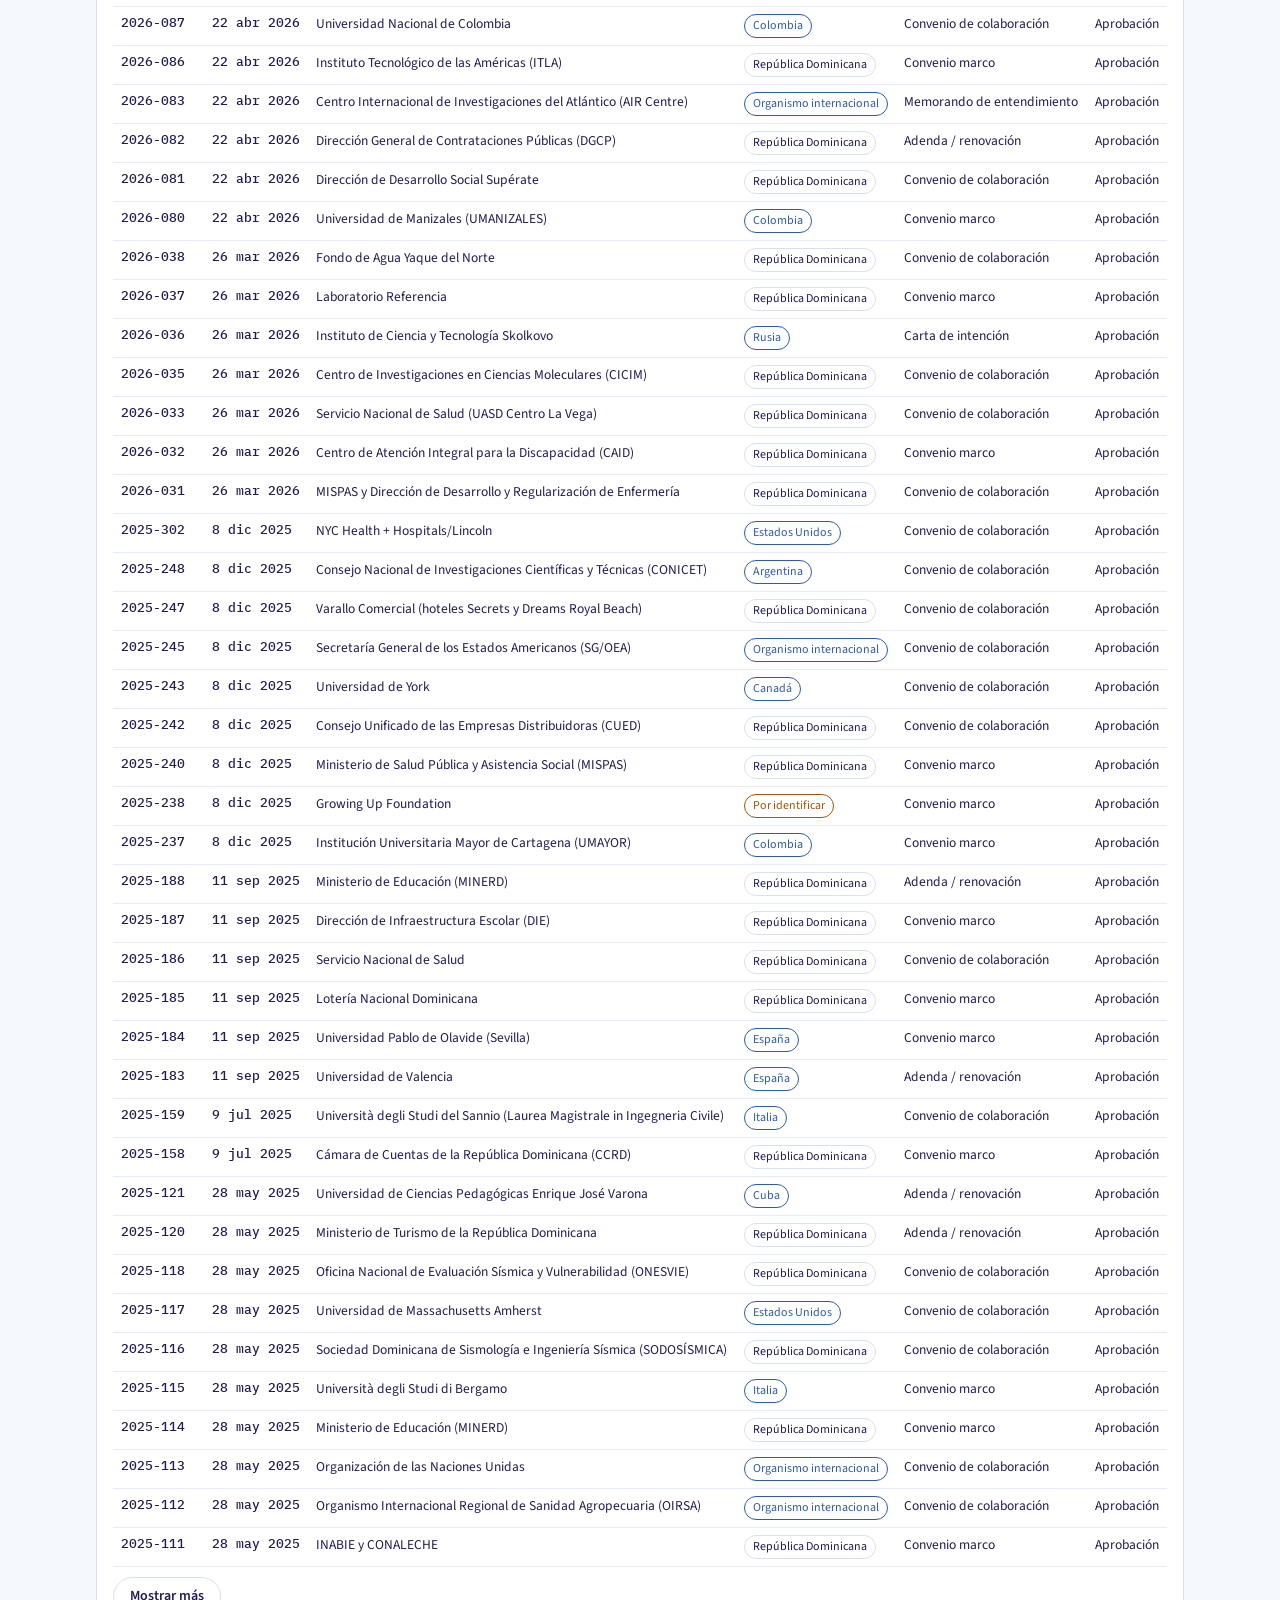
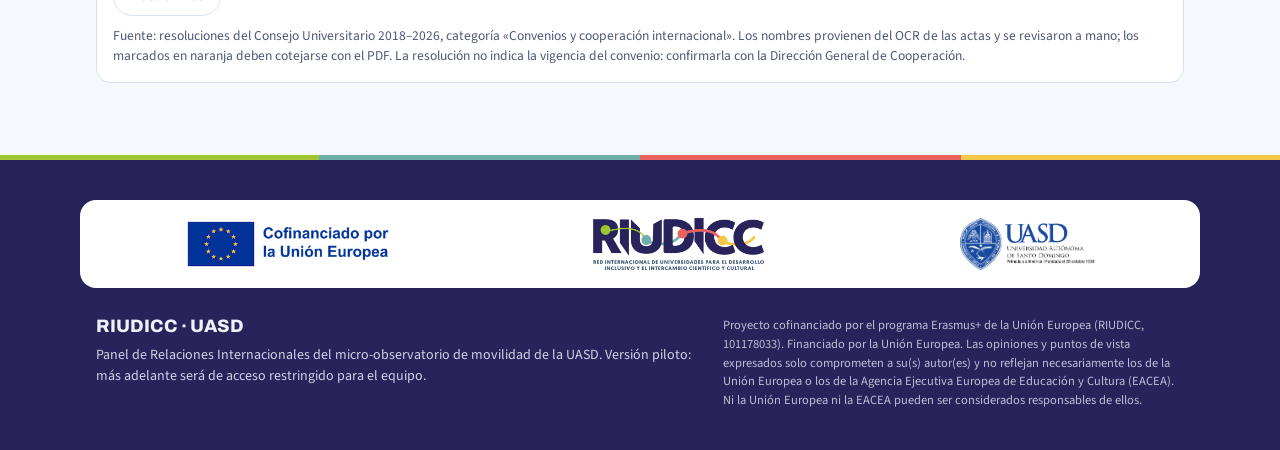
==== commit cdeab55b: "Panel RI: registro de movilidad con datos reales del Consejo Universitario 71 movilidades de persona" ====
--- a/interno/index.html
+++ b/interno/index.html
@@ -30,6 +30,8 @@
 .vacio{border:1.5px dashed var(--line);border-radius:8px;padding:22px;display:grid;gap:8px;background:var(--surface)}
 .vacio h3{font:700 18px var(--f-display);margin:0}
 .vacio p{margin:0;color:var(--muted);max-width:70ch}
+.int .demo b{flex:none}
+.int .grid2 .card{align-content:start}
 </style>
 </head>
 <body>
@@ -103,9 +105,52 @@
   </div></section>
 
   <section id="p-mov" role="tabpanel" aria-labelledby="tab-mov" hidden><div class="wrap" style="padding-top:12px">
+    <div class="demo" role="note" style="background:var(--accent-soft)"><b style="color:var(--accent)">Datos reales, alcance parcial.</b><span id="mvAviso"></span></div>
+    <section class="kpis" id="mvKpis"></section>
+    <div class="grid2">
+      <section class="card">
+        <h2>Movilidades por año</h2>
+        <div class="legend"><span><span class="dot out"></span>Salientes</span><span><span class="dot in"></span>Entrantes</span></div>
+        <div class="cols" id="mvAnios" role="img" aria-label="Movilidades por año"></div>
+        <div class="colx" id="mvAniosX"></div>
+        <p class="sub">Personas, según la fecha de inicio de la movilidad.</p>
+      </section>
+      <section class="card">
+        <h2>Países de destino y de origen</h2>
+        <p class="sub">Pulsa un país para filtrar la tabla</p>
+        <div class="legend"><span><span class="dot out"></span>Salientes</span><span><span class="dot in"></span>Entrantes</span></div>
+        <div class="hbars" id="mvPais"></div>
+      </section>
+      <section class="card">
+        <h2>Quiénes se movieron</h2>
+        <div class="legend"><span><span class="dot out"></span>Salientes</span><span><span class="dot in"></span>Entrantes</span></div>
+        <div class="hbars" id="mvPerfil"></div>
+      </section>
+      <section class="card">
+        <h2>Para qué</h2>
+        <div class="hbars" id="mvRazon"></div>
+      </section>
+    </div>
+    <section class="card">
+      <div style="display:flex;flex-wrap:wrap;justify-content:space-between;gap:8px;align-items:baseline"><h2>Registro de movilidades</h2><span class="sub" id="mvCount"></span></div>
+      <div class="fbar" aria-label="Filtros de movilidad">
+        <input type="search" id="mvQ" placeholder="Buscar país, institución, motivo o resolución" aria-label="Buscar movilidad">
+        <select id="mvSent" aria-label="Sentido"><option value="">Salientes y entrantes</option><option value="SALIENTE">Salientes</option><option value="ENTRANTE">Entrantes</option></select>
+        <select id="mvPerf" aria-label="Perfil"><option value="">Todos los perfiles</option></select>
+        <select id="mvPaisSel" aria-label="País"><option value="">Todos los países</option></select>
+        <select id="mvAnio" aria-label="Año"><option value="">Todos los años</option></select>
+        <button type="button" class="btn" id="mvReset">Quitar filtros</button>
+        <button type="button" class="btn primary" id="mvCsv">Descargar CSV</button>
+      </div>
+      <div class="tablewrap"><table>
+        <thead><tr><th>Inicio</th><th>Sentido</th><th>Perfil</th><th>Unidad</th><th>País</th><th>Institución o evento</th><th>Motivo</th><th>Apoyo</th><th>Res. CU</th></tr></thead>
+        <tbody id="mvBody"></tbody>
+      </table></div>
+      <p class="sub">Fuente: resoluciones del Consejo Universitario 2018–2026. Una fila por persona; sin nombres, matrículas ni códigos. Cuando la resolución aprueba una delegación sin decir cuántas personas viajaron, se cuenta una sola fila y se indica «número no consta». Las licencias de estudio renovadas varios años se cuentan una vez, en su año de inicio.</p>
+    </section>
     <div class="vacio">
-      <h3>Registro de movilidad del equipo</h3>
-      <p>Aquí se verán las movilidades registradas por las oficinas y por el formulario (salientes y entrantes de docentes, investigadores, personal y estudiantes), con su detalle, solo para el equipo autorizado. Se activará cuando el formulario esté conectado a su hoja de respuestas.</p>
+      <h3>Próximo paso: el registro completo</h3>
+      <p>Las movilidades que no pasan por el Consejo (las aprobadas por facultades, oficinas o por la Dirección de Cooperación, y las de estudiantes que viajan con becas externas) se sumarán aquí cuando el formulario de registro esté conectado a su hoja de respuestas.</p>
       <p><a class="btn" href="../formulario.html">Ver el formulario de registro</a></p>
     </div>
   </div></section>
@@ -124,6 +169,8 @@
 </footer>
 <div class="tip" id="tip" hidden></div>
 <script src="convenios.js"></script>
+<script src="movilidades.js"></script>
 <script src="panel.js"></script>
+<script src="movilidad.js"></script>
 </body>
 </html>
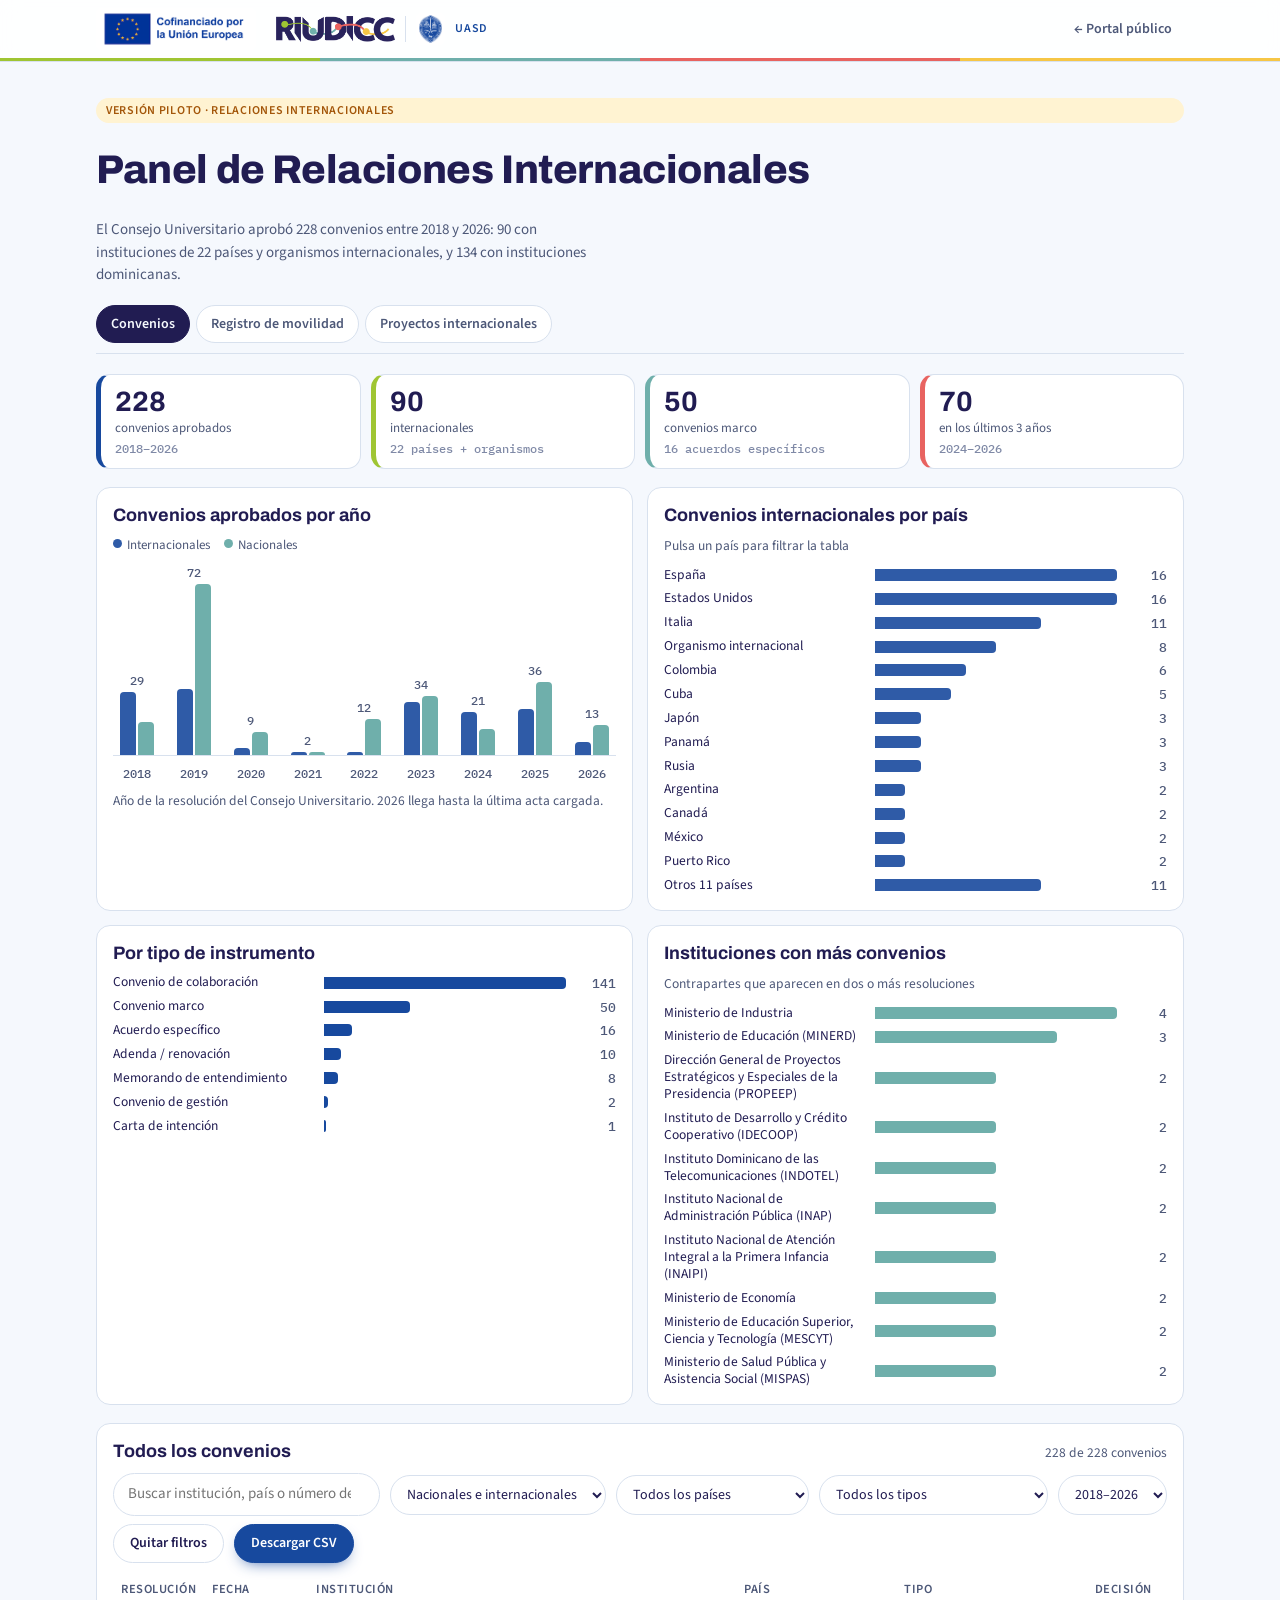
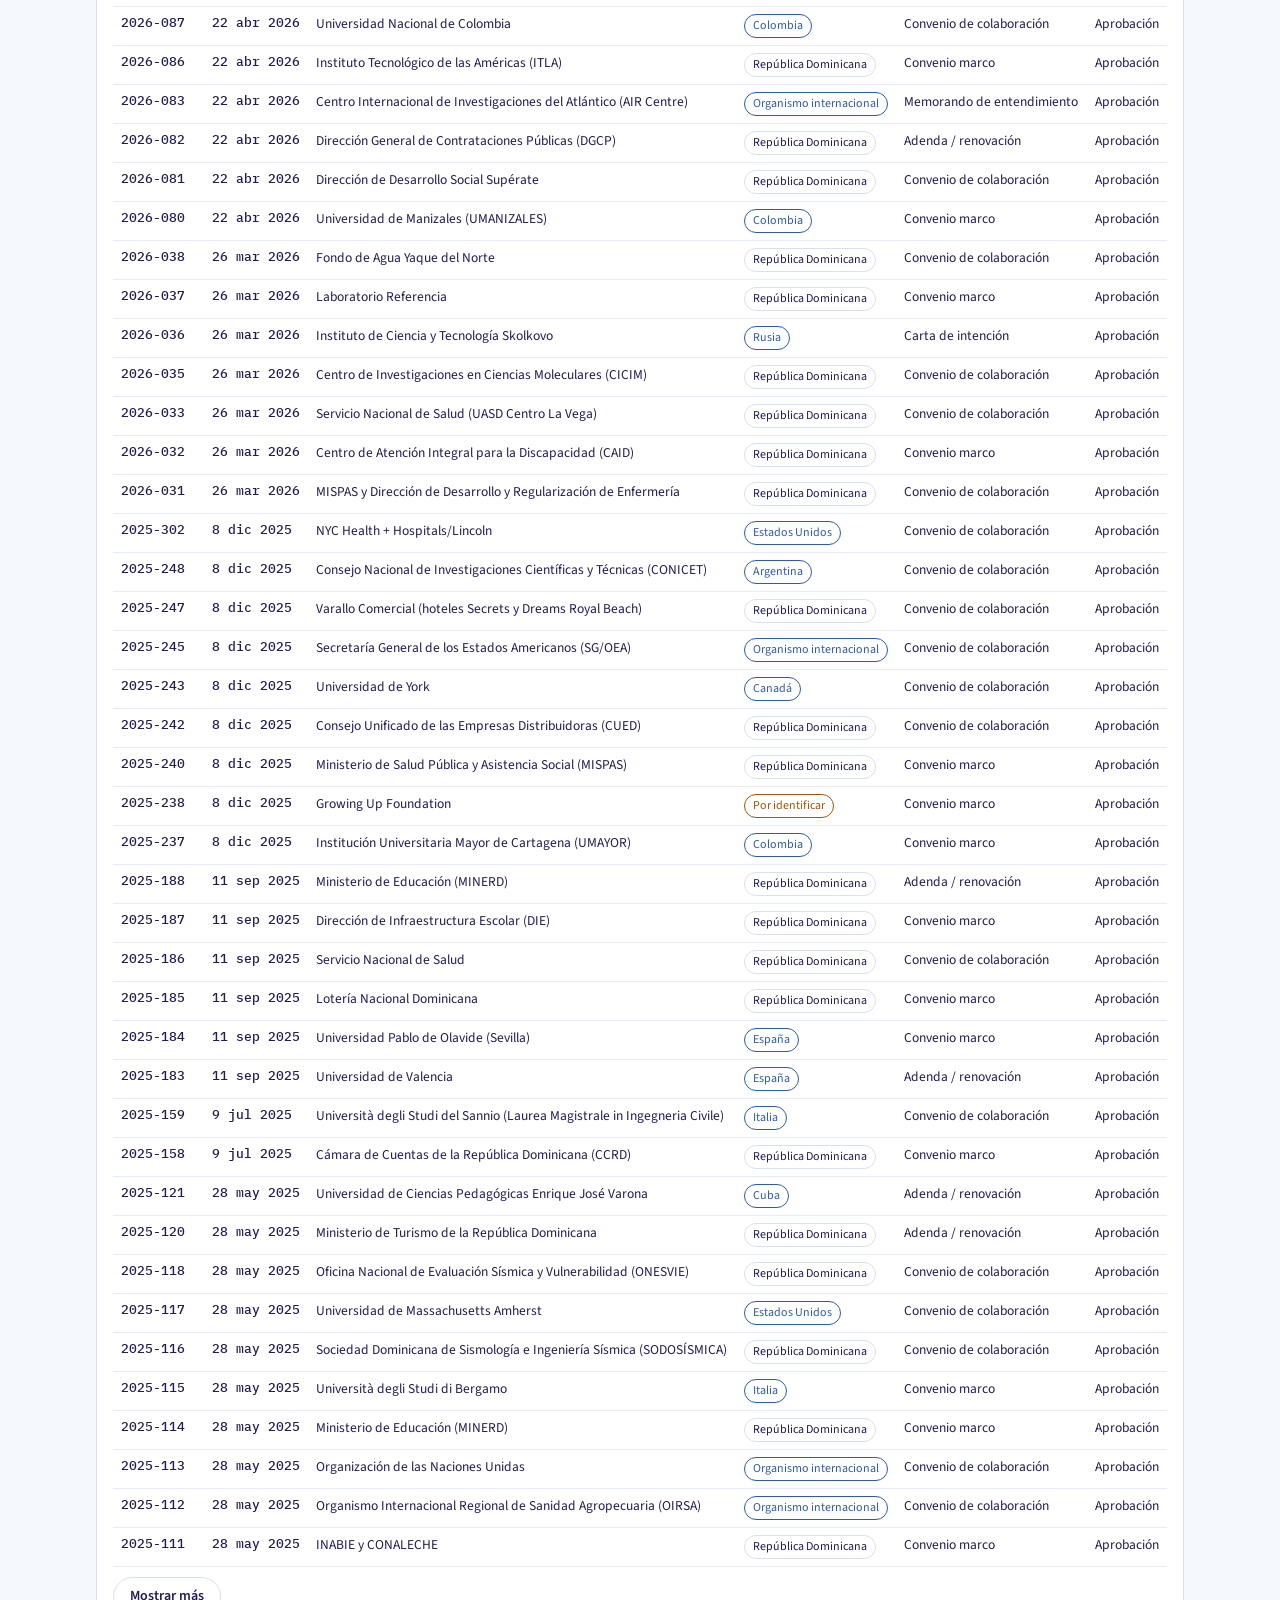
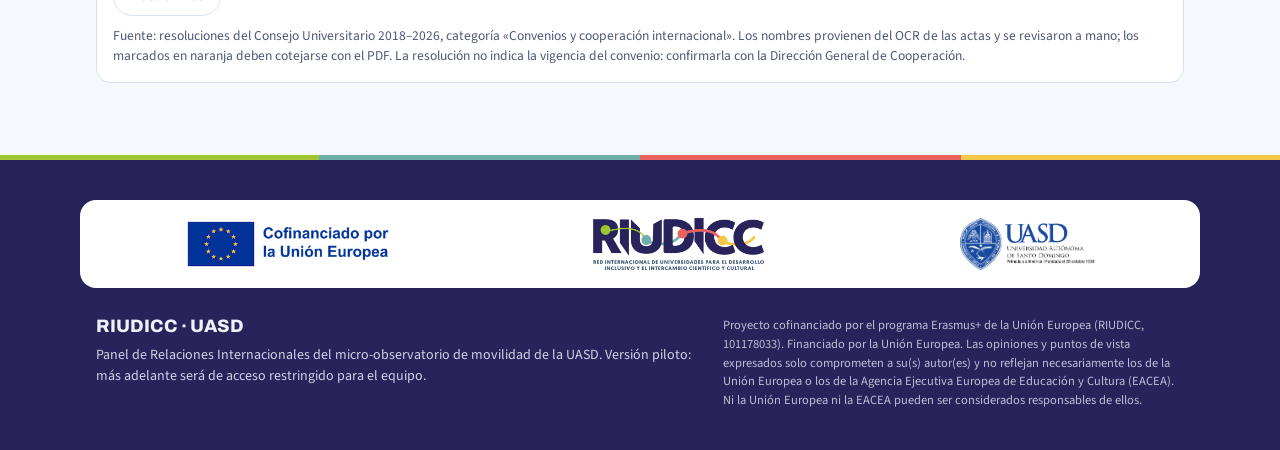
==== commit 414d305e: "Panel RI: pestaña de proyectos internacionales y registros del equipo RI - 19 proyectos y acuerdos c" ====
--- a/interno/index.html
+++ b/interno/index.html
@@ -31,6 +31,16 @@
 .vacio h3{font:700 18px var(--f-display);margin:0}
 .vacio p{margin:0;color:var(--muted);max-width:70ch}
 .int .demo b{flex:none}
+.proys{display:grid;grid-template-columns:repeat(auto-fill,minmax(min(100%,340px),1fr));gap:12px}
+.proy{border:1px solid var(--line);border-radius:8px;padding:14px 16px;display:grid;gap:8px;align-content:start;background:var(--bg)}
+.proy h3{font:700 16px/1.3 var(--f-display);margin:0;text-wrap:balance}
+.proy-top{display:flex;flex-wrap:wrap;gap:6px 10px;align-items:center}
+.proy-est,.proy-rol{font-size:12px;padding:2px 8px;border-radius:999px;border:1px solid var(--line);white-space:nowrap}
+.proy-est.on{border-color:var(--t-verde);color:var(--t-verde)} .proy-est.pro{border-color:var(--warn);color:var(--warn)} .proy-est.off{color:var(--muted)}
+.proy-rol{color:var(--muted)}
+.proy dl{display:grid;grid-template-columns:7.5em minmax(0,1fr);gap:4px 10px;margin:0;font-size:13.5px}
+.proy dt{color:var(--muted)} .proy dd{margin:0;min-width:0;overflow-wrap:anywhere}
+
 .int .grid2 .card{align-content:start}
 </style>
 </head>
@@ -55,6 +65,7 @@
     <div class="tabsi" role="tablist" aria-label="Secciones del panel">
       <button role="tab" id="tab-conv" aria-selected="true" aria-controls="p-conv">Convenios</button>
       <button role="tab" id="tab-mov" aria-selected="false" aria-controls="p-mov">Registro de movilidad</button>
+      <button role="tab" id="tab-proy" aria-selected="false" aria-controls="p-proy">Proyectos internacionales</button>
     </div>
   </div></section>
 
@@ -154,6 +165,24 @@
       <p><a class="btn" href="../formulario.html">Ver el formulario de registro</a></p>
     </div>
   </div></section>
+  <section id="p-proy" role="tabpanel" aria-labelledby="tab-proy" hidden><div class="wrap" style="padding-top:12px">
+    <section class="kpis" id="pyKpis"></section>
+    <div class="grid2">
+      <section class="card"><h2>Origen del financiamiento o del socio</h2><p class="sub">Pulsa para filtrar la lista</p><div class="hbars" id="pyFin"></div></section>
+      <section class="card"><h2>Facultades que los ejecutan</h2><p class="sub">Pulsa para filtrar la lista</p><div class="hbars" id="pyFac"></div></section>
+    </div>
+    <section class="card">
+      <div style="display:flex;flex-wrap:wrap;justify-content:space-between;gap:8px;align-items:baseline"><h2>Proyectos</h2><span class="sub" id="pyCount"></span></div>
+      <div class="fbar" aria-label="Filtros de proyectos">
+        <input type="search" id="pyQ" placeholder="Buscar proyecto, programa, financiador o unidad" aria-label="Buscar proyecto">
+        <select id="pyTipo" aria-label="Tipo"><option value="">Todos los tipos</option></select>
+        <select id="pyEstado" aria-label="Estado"><option value="">Todos los estados</option><option>En ejecución</option><option>Propuesta</option><option>Finalizado</option></select>
+        <button type="button" class="btn" id="pyReset">Quitar filtros</button>
+      </div>
+      <div class="proys" id="pyList"></div>
+      <p class="sub">Fuente: resoluciones del Consejo Universitario 2021–2026 que aprueban proyectos con financiamiento o socios internacionales, o avales institucionales para participar en ellos. El estado se calcula con las fechas de la resolución; confírmalo con cada unidad. No incluye los proyectos financiados solo con fondos nacionales (FONDOCyT).</p>
+    </section>
+  </div></section>
 </main>
 
 <footer class="site">
@@ -172,5 +201,7 @@
 <script src="movilidades.js"></script>
 <script src="panel.js"></script>
 <script src="movilidad.js"></script>
+<script src="proyectos.js"></script>
+<script src="proyectos-panel.js"></script>
 </body>
 </html>
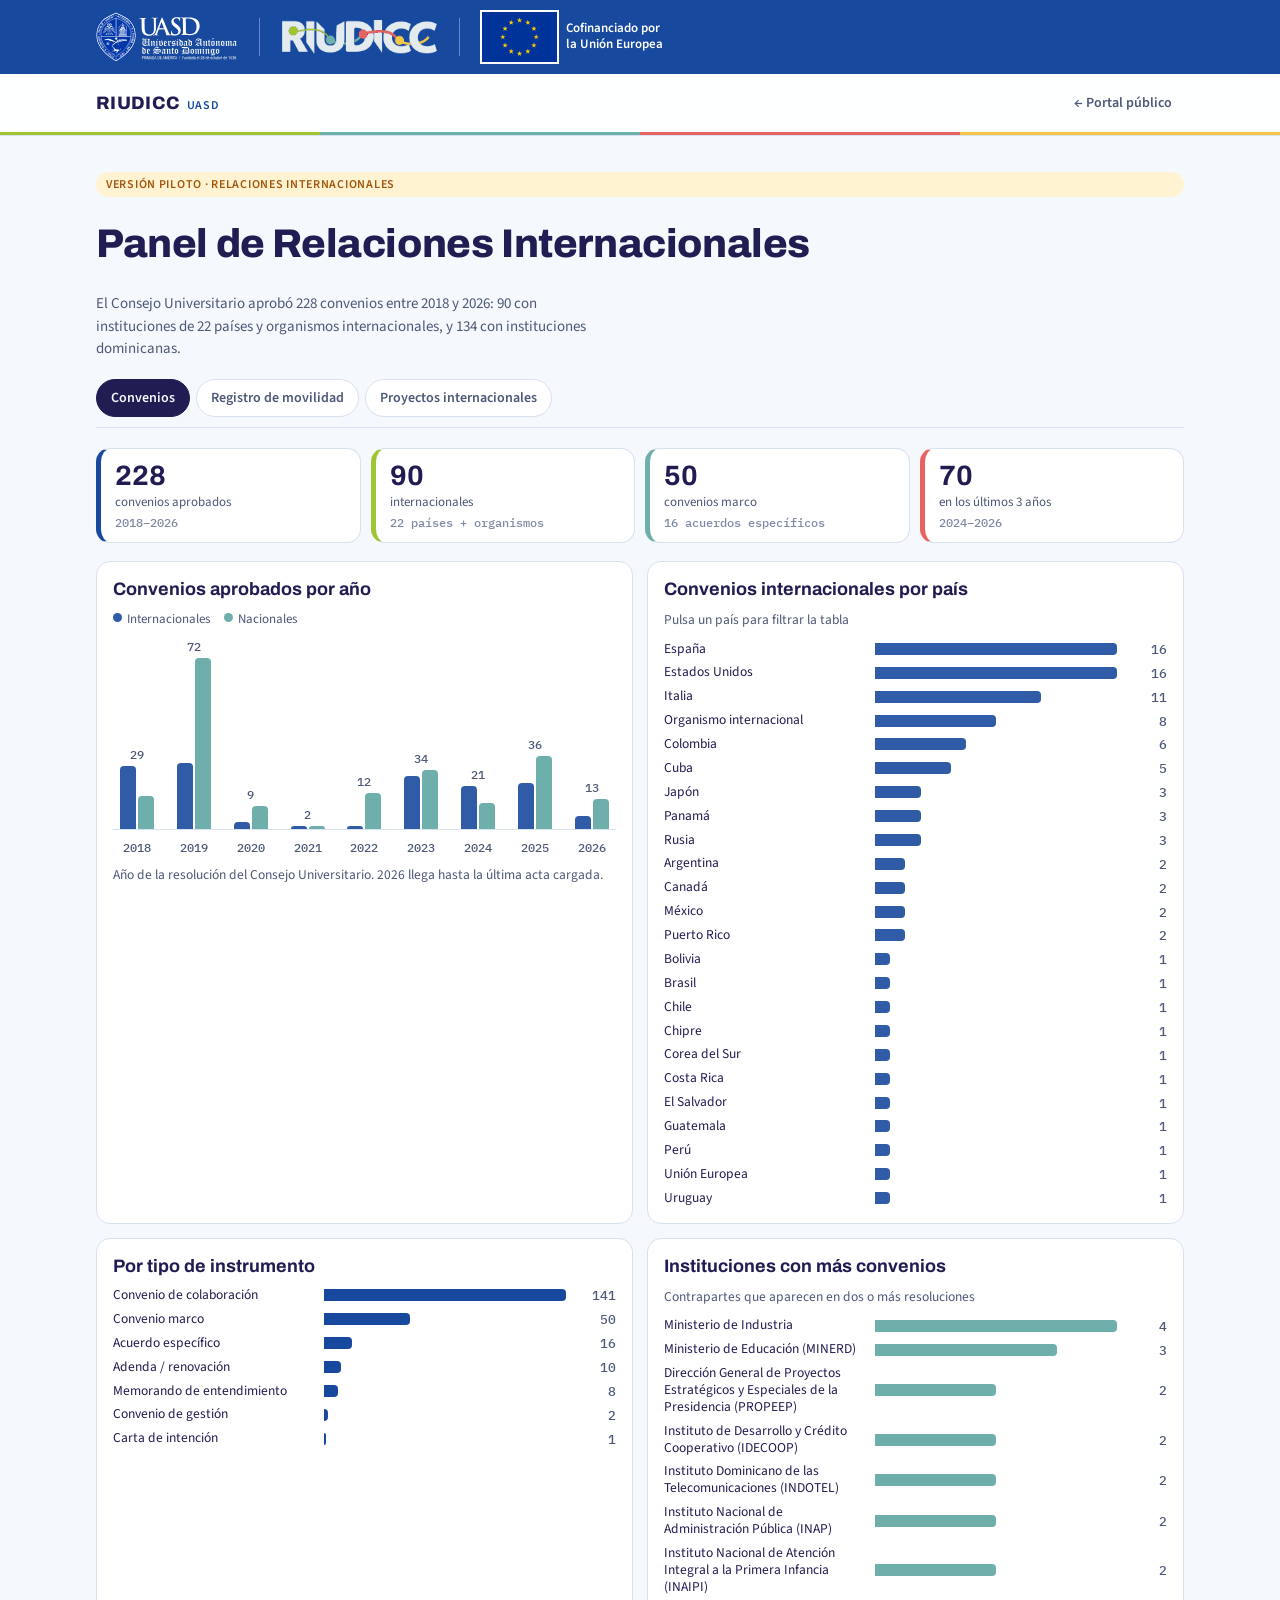
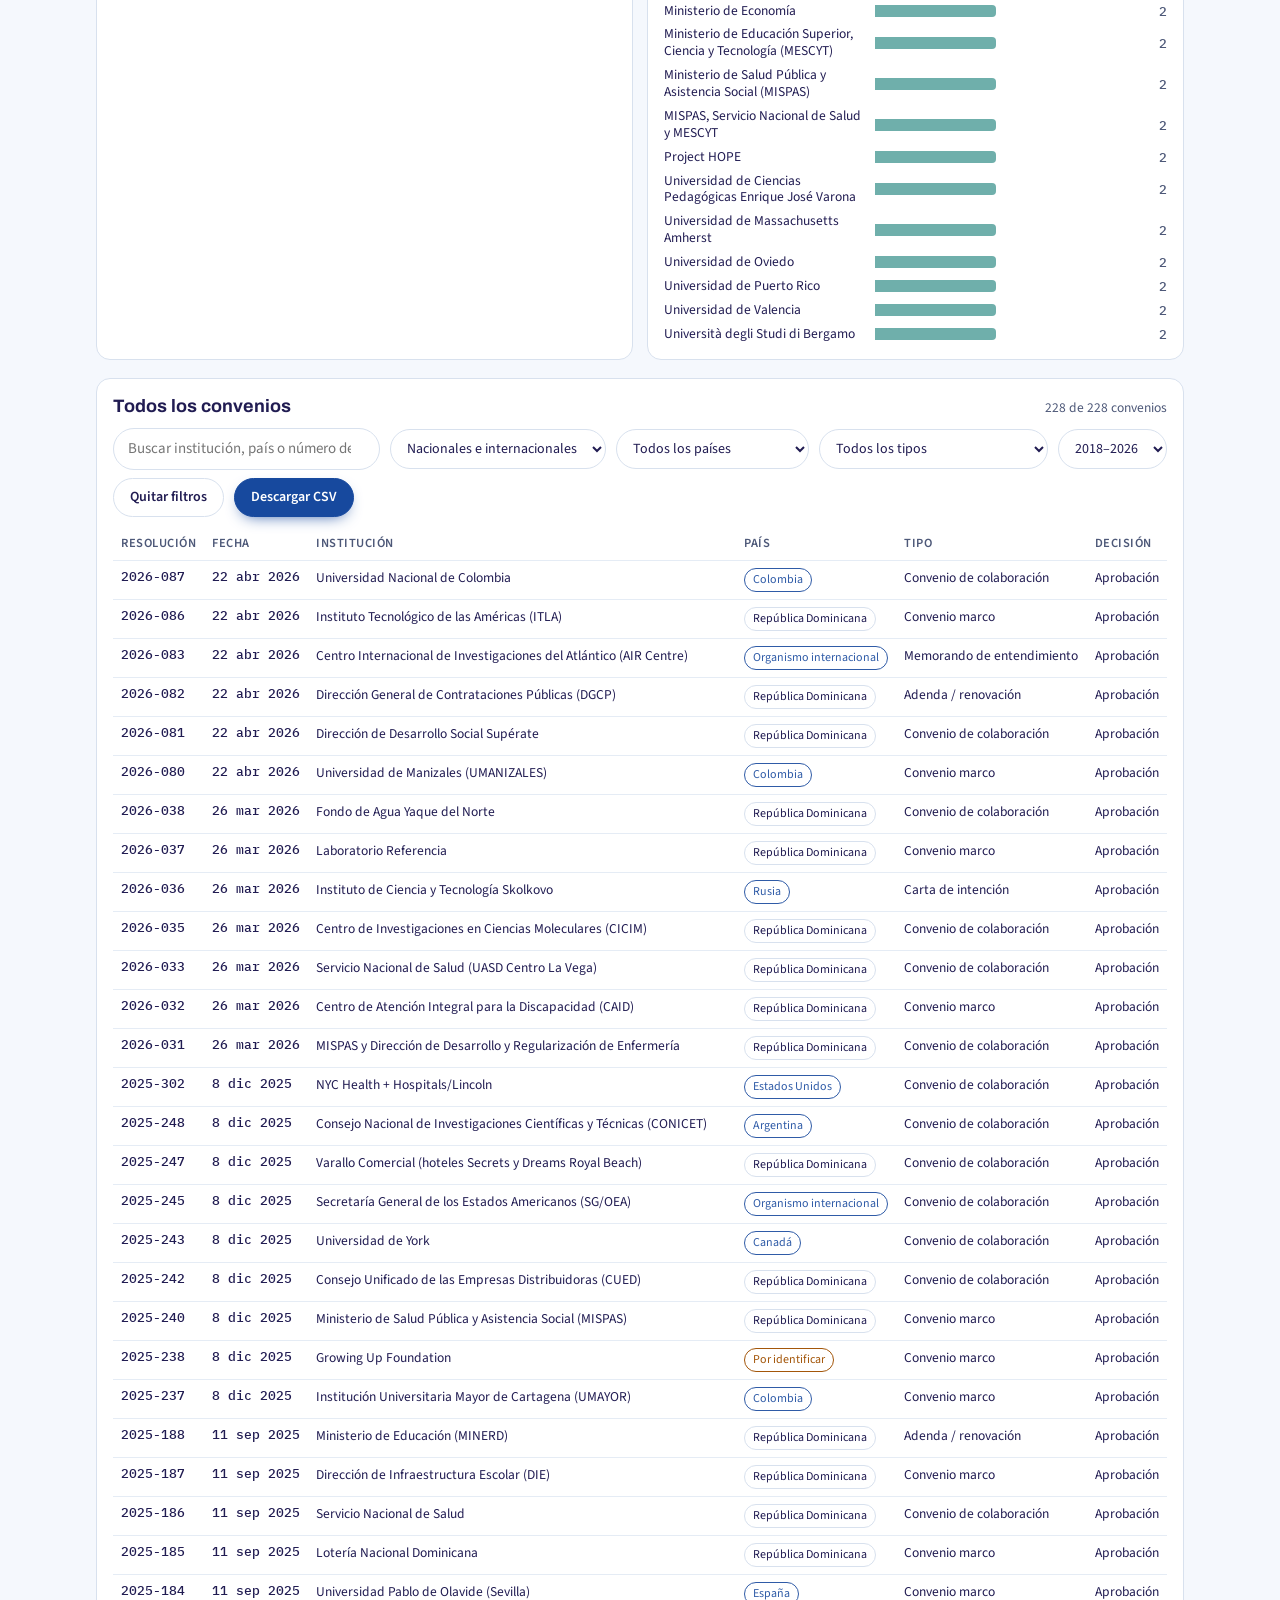
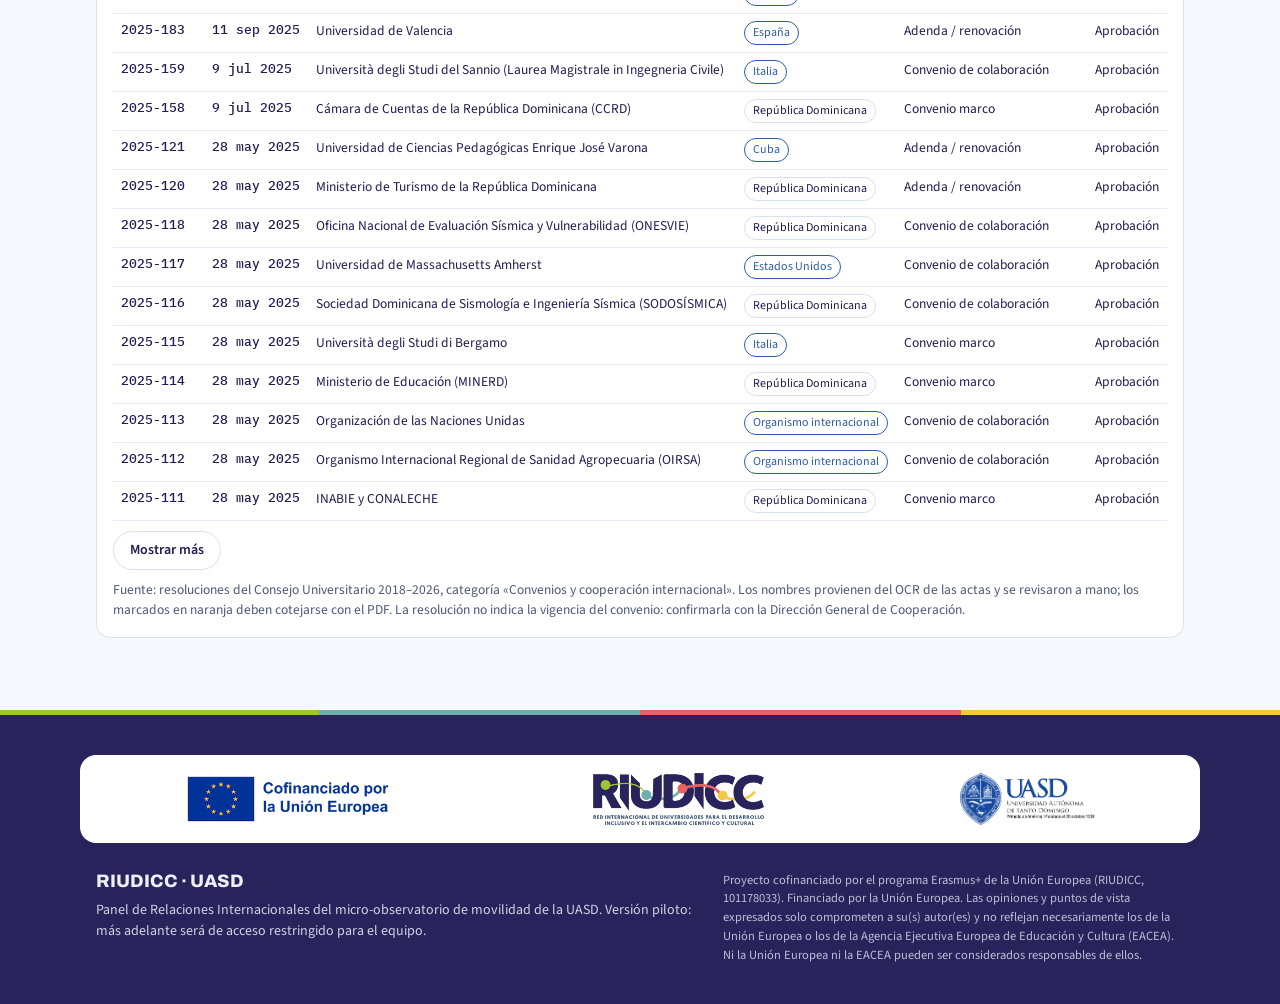
==== commit 546b7e08: "Encabezado institucional UASD en todas las páginas del portal Franja azul con logos de la UASD (enla" ====
--- a/interno/index.html
+++ b/interno/index.html
@@ -31,6 +31,7 @@
 .vacio h3{font:700 18px var(--f-display);margin:0}
 .vacio p{margin:0;color:var(--muted);max-width:70ch}
 .int .demo b{flex:none}
+.int .filters{position:static}
 .proys{display:grid;grid-template-columns:repeat(auto-fill,minmax(min(100%,340px),1fr));gap:12px}
 .proy{border:1px solid var(--line);border-radius:8px;padding:14px 16px;display:grid;gap:8px;align-content:start;background:var(--bg)}
 .proy h3{font:700 16px/1.3 var(--f-display);margin:0;text-wrap:balance}
@@ -45,14 +46,18 @@
 </style>
 </head>
 <body>
+<div class="uasd-band">
+  <div class="in">
+    <a class="lg lg-uasd" href="https://uasd.edu.do/" target="_blank" rel="noopener"><img src="../img/uasd-blanco.svg" alt="Universidad Autónoma de Santo Domingo" width="684" height="243"></a>
+    <span class="lg-sep" aria-hidden="true"></span>
+    <a class="lg lg-riu" href="https://riudicc.github.io/" target="_blank" rel="noopener"><img src="../img/riudicc-oscuro.png" alt="RIUDICC" width="439" height="96"></a>
+    <span class="lg-sep" aria-hidden="true"></span>
+    <span class="lg lg-ue" role="img" aria-label="Cofinanciado por la Unión Europea"><svg class="ue-flag" viewBox="0 0 60 40" aria-hidden="true"><rect width="60" height="40" fill="#003399"/><g fill="#FFCC00"><polygon points="43.33,17.78 43.83,19.31 45.45,19.31 44.14,20.26 44.64,21.80 43.33,20.85 42.03,21.80 42.53,20.26 41.22,19.31 42.83,19.31"/><polygon points="41.55,24.44 42.05,25.98 43.66,25.98 42.35,26.93 42.85,28.46 41.55,27.52 40.24,28.46 40.74,26.93 39.43,25.98 41.05,25.98"/><polygon points="36.67,29.32 37.17,30.86 38.78,30.86 37.47,31.81 37.97,33.34 36.67,32.40 35.36,33.34 35.86,31.81 34.55,30.86 36.17,30.86"/><polygon points="30.00,31.11 30.50,32.65 32.11,32.65 30.81,33.60 31.31,35.13 30.00,34.18 28.69,35.13 29.19,33.60 27.89,32.65 29.50,32.65"/><polygon points="23.33,29.32 23.83,30.86 25.45,30.86 24.14,31.81 24.64,33.34 23.33,32.40 22.03,33.34 22.53,31.81 21.22,30.86 22.83,30.86"/><polygon points="18.45,24.44 18.95,25.98 20.57,25.98 19.26,26.93 19.76,28.46 18.45,27.52 17.15,28.46 17.65,26.93 16.34,25.98 17.95,25.98"/><polygon points="16.67,17.78 17.17,19.31 18.78,19.31 17.47,20.26 17.97,21.80 16.67,20.85 15.36,21.80 15.86,20.26 14.55,19.31 16.17,19.31"/><polygon points="18.45,11.11 18.95,12.65 20.57,12.65 19.26,13.60 19.76,15.13 18.45,14.18 17.15,15.13 17.65,13.60 16.34,12.65 17.95,12.65"/><polygon points="23.33,6.23 23.83,7.77 25.45,7.77 24.14,8.72 24.64,10.25 23.33,9.30 22.03,10.25 22.53,8.72 21.22,7.77 22.83,7.77"/><polygon points="30.00,4.44 30.50,5.98 32.11,5.98 30.81,6.93 31.31,8.46 30.00,7.52 28.69,8.46 29.19,6.93 27.89,5.98 29.50,5.98"/><polygon points="36.67,6.23 37.17,7.77 38.78,7.77 37.47,8.72 37.97,10.25 36.67,9.30 35.36,10.25 35.86,8.72 34.55,7.77 36.17,7.77"/><polygon points="41.55,11.11 42.05,12.65 43.66,12.65 42.35,13.60 42.85,15.13 41.55,14.18 40.24,15.13 40.74,13.60 39.43,12.65 41.05,12.65"/></g></svg><span>Cofinanciado por<br>la Unión Europea</span></span>
+  </div>
+</div>
 <header class="topbar">
   <div class="in">
-    <img class="brand-ue" src="../img/ue-cofinanciado-es.png" alt="Cofinanciado por la Unión Europea" width="350" height="85">
-    <a class="brand" href="../index.html" aria-label="RIUDICC · UASD, volver al portal">
-      <picture><source srcset="../img/riudicc-oscuro.png" media="(prefers-color-scheme: dark)"><img class="brand-riu" src="../img/riudicc.png" alt="RIUDICC" width="439" height="96"></picture>
-      <span class="brand-sep" aria-hidden="true"></span>
-      <img class="brand-uasd" src="../img/uasd-escudo.png" alt="Escudo de la UASD" width="98" height="122">
-      <span class="brand-t">UASD</span></a>
+    <a class="brand brand-txt" href="../index.html" aria-label="RIUDICC · UASD, volver al portal"><b>RIUDICC</b><span>UASD</span></a>
     <nav class="nav" aria-label="Panel"><a href="../index.html">← Portal público</a></nav>
   </div>
 </header>
@@ -117,31 +122,50 @@
 
   <section id="p-mov" role="tabpanel" aria-labelledby="tab-mov" hidden><div class="wrap" style="padding-top:12px">
     <div class="demo" role="note" style="background:var(--accent-soft)"><b style="color:var(--accent)">Datos reales, alcance parcial.</b><span id="mvAviso"></span></div>
-    <section class="kpis" id="mvKpis"></section>
-    <div class="grid2">
-      <section class="card">
-        <h2>Movilidades por año</h2>
-        <div class="legend"><span><span class="dot out"></span>Salientes</span><span><span class="dot in"></span>Entrantes</span></div>
-        <div class="cols" id="mvAnios" role="img" aria-label="Movilidades por año"></div>
-        <div class="colx" id="mvAniosX"></div>
-        <p class="sub">Personas, según la fecha de inicio de la movilidad.</p>
-      </section>
-      <section class="card">
-        <h2>Países de destino y de origen</h2>
-        <p class="sub">Pulsa un país para filtrar la tabla</p>
-        <div class="legend"><span><span class="dot out"></span>Salientes</span><span><span class="dot in"></span>Entrantes</span></div>
-        <div class="hbars" id="mvPais"></div>
-      </section>
-      <section class="card">
-        <h2>Quiénes se movieron</h2>
-        <div class="legend"><span><span class="dot out"></span>Salientes</span><span><span class="dot in"></span>Entrantes</span></div>
-        <div class="hbars" id="mvPerfil"></div>
-      </section>
-      <section class="card">
-        <h2>Para qué</h2>
-        <div class="hbars" id="mvRazon"></div>
-      </section>
-    </div>
+      <div class="filters" aria-label="Filtros">
+        <div class="seg" role="group" aria-label="Sentido">
+          <button type="button" data-f="sentido" data-v="" aria-pressed="true">Todas</button>
+          <button type="button" data-f="sentido" data-v="SALIENTE" aria-pressed="false">Salientes</button>
+          <button type="button" data-f="sentido" data-v="ENTRANTE" aria-pressed="false">Entrantes</button>
+        </div>
+        <div class="seg" role="group" aria-label="Dimensión">
+          <button type="button" data-f="dimension" data-v="" aria-pressed="true">Todo</button>
+          <button type="button" data-f="dimension" data-v="INTERNACIONAL" aria-pressed="false">Internacional</button>
+          <button type="button" data-f="dimension" data-v="NACIONAL" aria-pressed="false">Nacional</button>
+        </div>
+        <select id="fPerfil" aria-label="Perfil"><option value="">Todos los perfiles</option></select>
+        <select id="fFac" aria-label="Facultad"><option value="">Todas las facultades</option></select>
+        <select id="fAnio" aria-label="Año"><option value="">Todos los años</option></select>
+        <button type="button" class="btn" id="reset">Quitar filtros</button>
+      </div>
+
+      <section class="kpis" id="kpis" aria-live="polite"></section>
+
+      <section class="card">
+        <div style="display:flex;flex-wrap:wrap;justify-content:space-between;gap:8px;align-items:baseline">
+          <h2>Hacia dónde y desde dónde</h2>
+          <div class="legend"><span><span class="dot out"></span>Salientes</span><span><span class="dot in"></span>Entrantes</span></div>
+        </div>
+        <div class="mapgrid">
+          <div id="map" role="img" aria-label="Mapa de movilidades internacionales desde y hacia Santo Domingo"></div>
+          <div class="maplist" id="maplist"></div>
+        </div>
+        <p class="sub" id="mapNote"></p>
+      </section>
+
+      <section class="card">
+        <h2>Movilidades por semestre</h2>
+        <div class="legend"><span><span class="dot out"></span>Salientes</span><span><span class="dot in"></span>Entrantes</span><span>2026-II en curso</span></div>
+        <div class="cols" id="cols"></div>
+        <div class="colx" id="colx"></div>
+      </section>
+
+      <div class="grid2">
+        <section class="card"><h2>Para qué se movieron</h2><p class="sub">Razón de la movilidad</p><div class="hbars" id="bRazon"></div></section>
+        <section class="card"><h2>Con qué apoyo</h2><p class="sub">Organismo, programa o convenio</p><div class="hbars" id="bOrg"></div></section>
+        <section class="card"><h2>Por facultad</h2><div class="legend"><span><span class="dot out"></span>Salientes</span><span><span class="dot in"></span>Entrantes</span></div><div class="hbars" id="bFac"></div></section>
+        <section class="card"><h2>Quiénes se movieron</h2><div class="legend"><span><span class="dot out"></span>Salientes</span><span><span class="dot in"></span>Entrantes</span></div><div class="hbars" id="bPerfil"></div><p class="sub" id="nacNote"></p></section>
+      </div>
     <section class="card">
       <div style="display:flex;flex-wrap:wrap;justify-content:space-between;gap:8px;align-items:baseline"><h2>Registro de movilidades</h2><span class="sub" id="mvCount"></span></div>
       <div class="fbar" aria-label="Filtros de movilidad">
@@ -200,6 +224,9 @@
 <script src="convenios.js"></script>
 <script src="movilidades.js"></script>
 <script src="panel.js"></script>
+<script src="../data/mundo.js"></script>
+<script>window.MOV_PUBLICA=window.MOVILIDADES;</script>
+<script src="../js/observatorio.js"></script>
 <script src="movilidad.js"></script>
 <script src="proyectos.js"></script>
 <script src="proyectos-panel.js"></script>
--- a/css/estilos.css
+++ b/css/estilos.css
@@ -415,3 +415,42 @@
 .riu-links .btn{text-decoration:none}
 @media (max-width:600px){.brand-ue{height:32px;padding:2px 5px}}
 @media (max-width:420px){.brand-t{display:none}.topbar .in{gap:12px}}
+
+/* Cómo leer las cifras del panorama */
+.leer{gap:12px}
+.leer h3{font:700 17px var(--f-display);margin:0}
+.leer-g{display:grid;grid-template-columns:repeat(auto-fit,minmax(min(100%,240px),1fr));gap:12px 20px}
+.leer-g b{font-weight:600;display:flex;align-items:center;gap:2px}
+.leer-g p{margin:4px 0 0;font-size:14.5px;color:var(--muted)}
+.ficha dt small{display:block;font-size:12px;color:var(--faint);line-height:1.3}
+
+/* ===== Franja institucional UASD (encabezado vinculado a uasd.edu.do) ===== */
+.uasd-band{background:#17499e;color:#fff;padding-top:env(safe-area-inset-top,0px)}
+.uasd-band .in{max-width:1120px;margin:0 auto;padding:12px 16px;display:flex;align-items:center;gap:22px}
+.uasd-band .lg{display:flex;align-items:center;color:#fff;text-decoration:none;flex:none}
+.uasd-band .lg img{display:block;width:auto}
+.uasd-band .lg-uasd img{height:50px}
+.uasd-band .lg-riu img{height:34px}
+.uasd-band .lg-ue{gap:9px;font:600 13px/1.2 var(--f-body)}
+.uasd-band .ue-flag{width:75px;height:50px;flex:none;display:block}
+.uasd-band .lg-sep{width:1px;height:38px;background:rgba(255,255,255,.35);flex:none}
+.uasd-band .lg-ue{margin-left:0}
+.uasd-band .ue-flag{box-shadow:0 0 0 2px #fff}
+.uasd-band a.lg:focus-visible{outline:2px solid #fff;outline-offset:3px;border-radius:4px}
+.brand-txt{align-items:baseline!important;gap:6px!important}
+.brand-txt b{font:800 18px/1 var(--f-display);letter-spacing:.02em;color:var(--ink)}
+.brand-txt span{font:600 12px/1 var(--f-body);letter-spacing:.08em;text-transform:uppercase;color:var(--accent)}
+@media (max-width:760px){
+  .uasd-band .in{gap:12px;padding-block:10px;justify-content:space-between}
+  .uasd-band .lg-uasd img{height:36px}
+  .uasd-band .lg-riu img{height:22px}
+  .uasd-band .ue-flag{width:54px;height:36px}
+  .uasd-band .lg-ue{font-size:10.5px;gap:6px}
+  .uasd-band .lg-sep{display:none}
+}
+@media (max-width:400px){
+  .uasd-band .lg-uasd img{height:30px}
+  .uasd-band .lg-riu img{height:18px}
+  .uasd-band .ue-flag{width:45px;height:30px}
+  .uasd-band .lg-ue span{font-size:9.5px}
+}
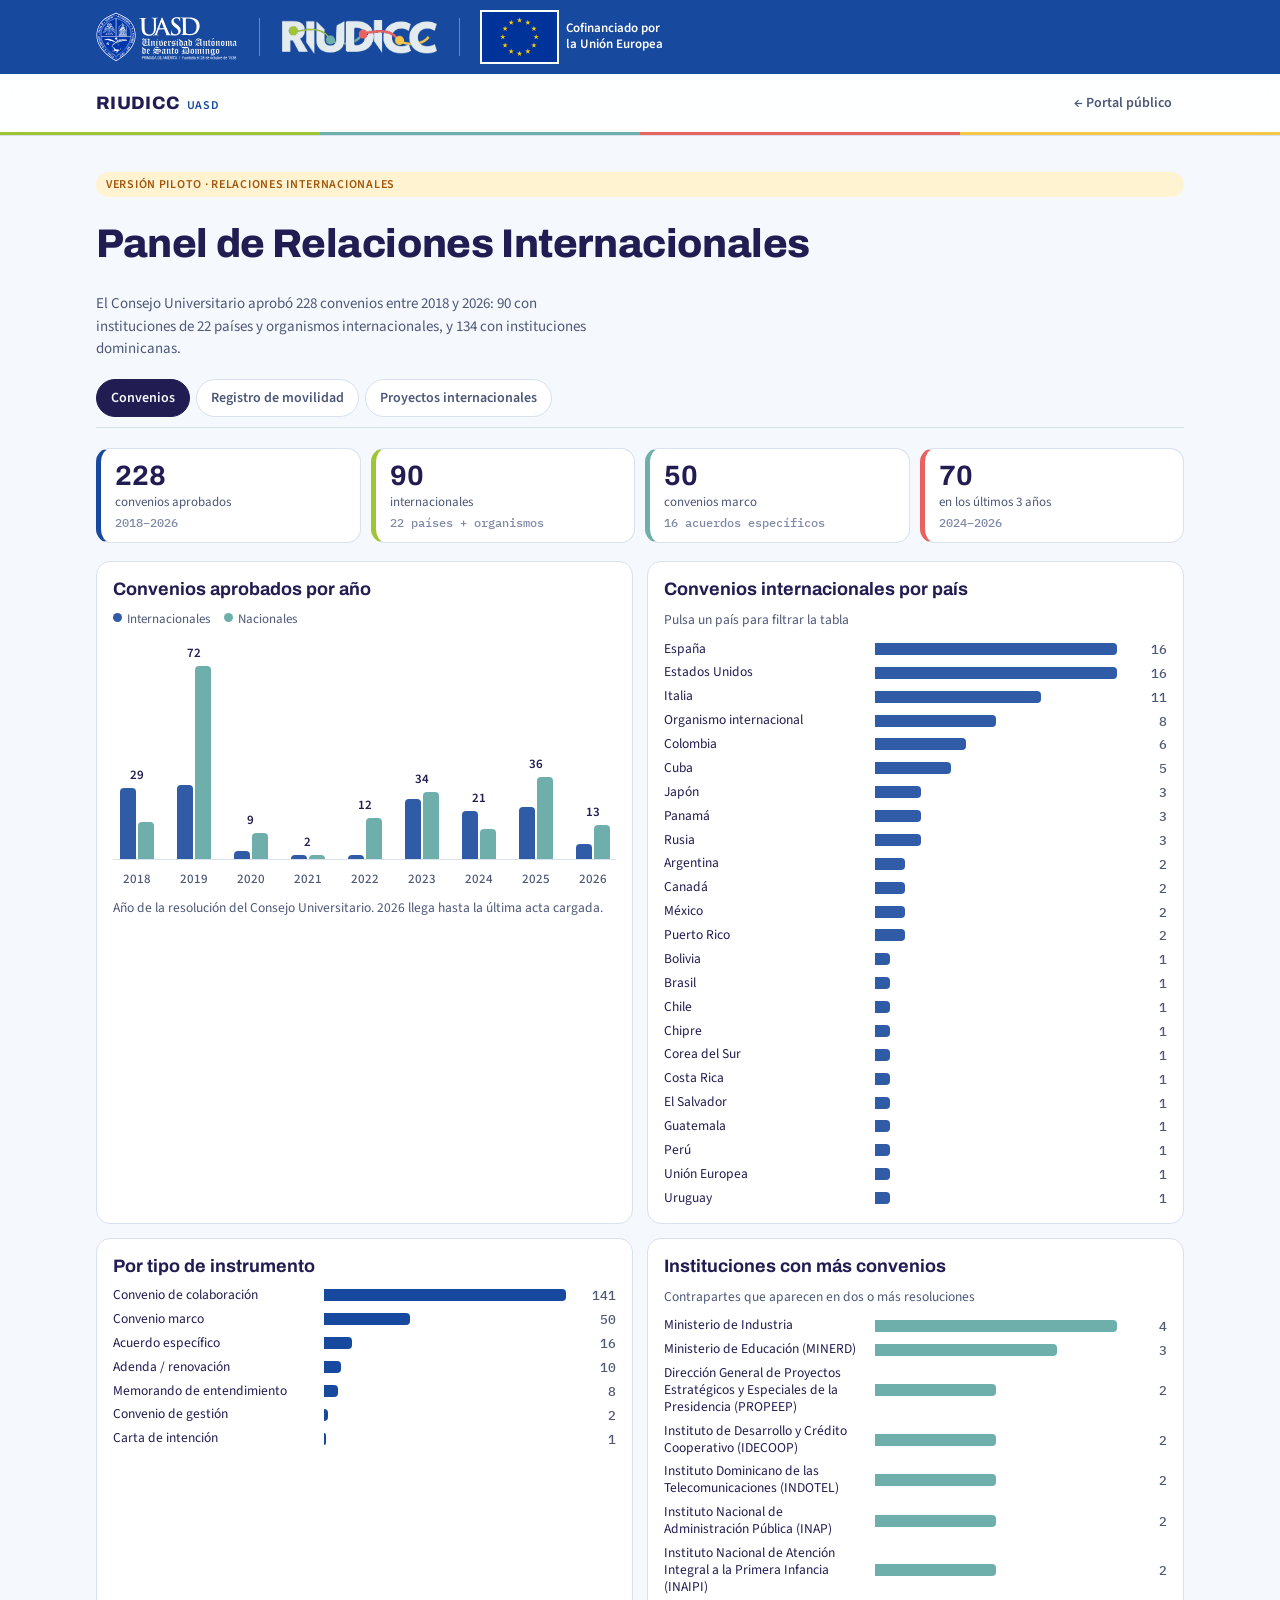
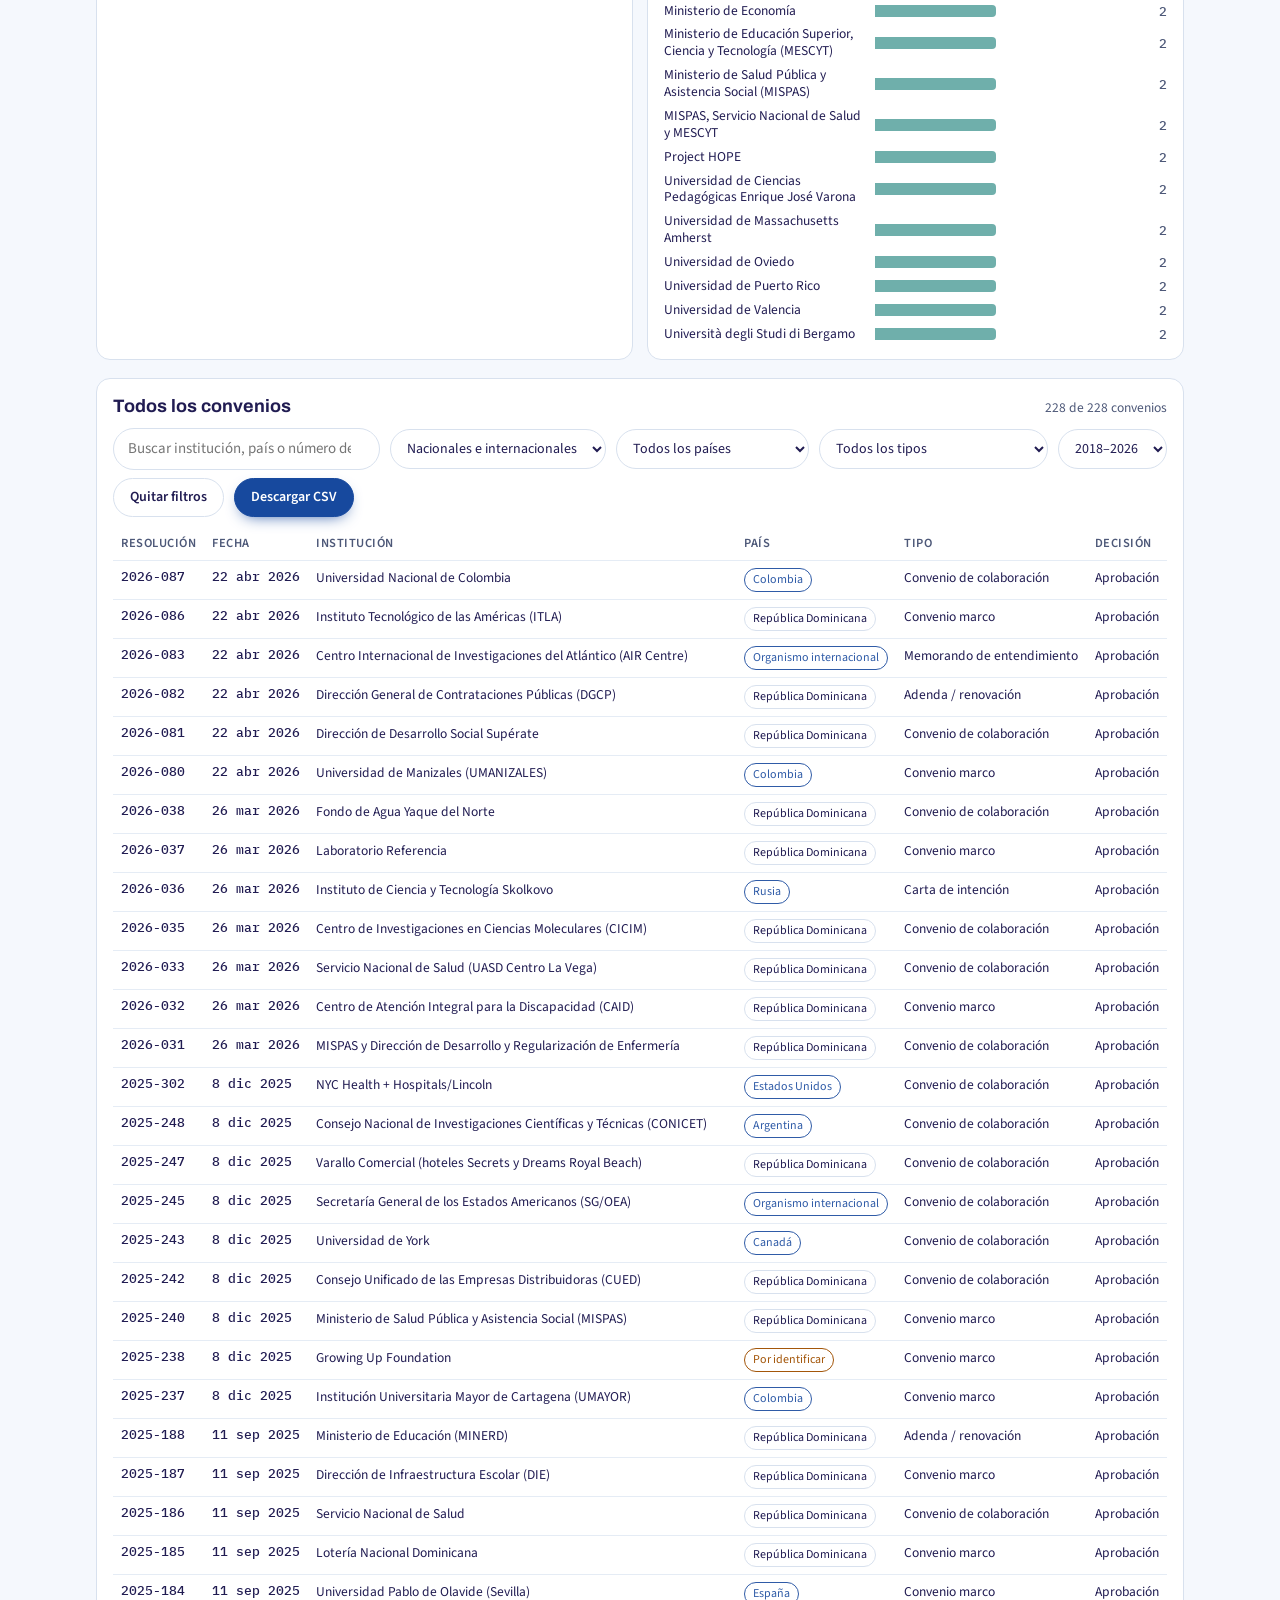
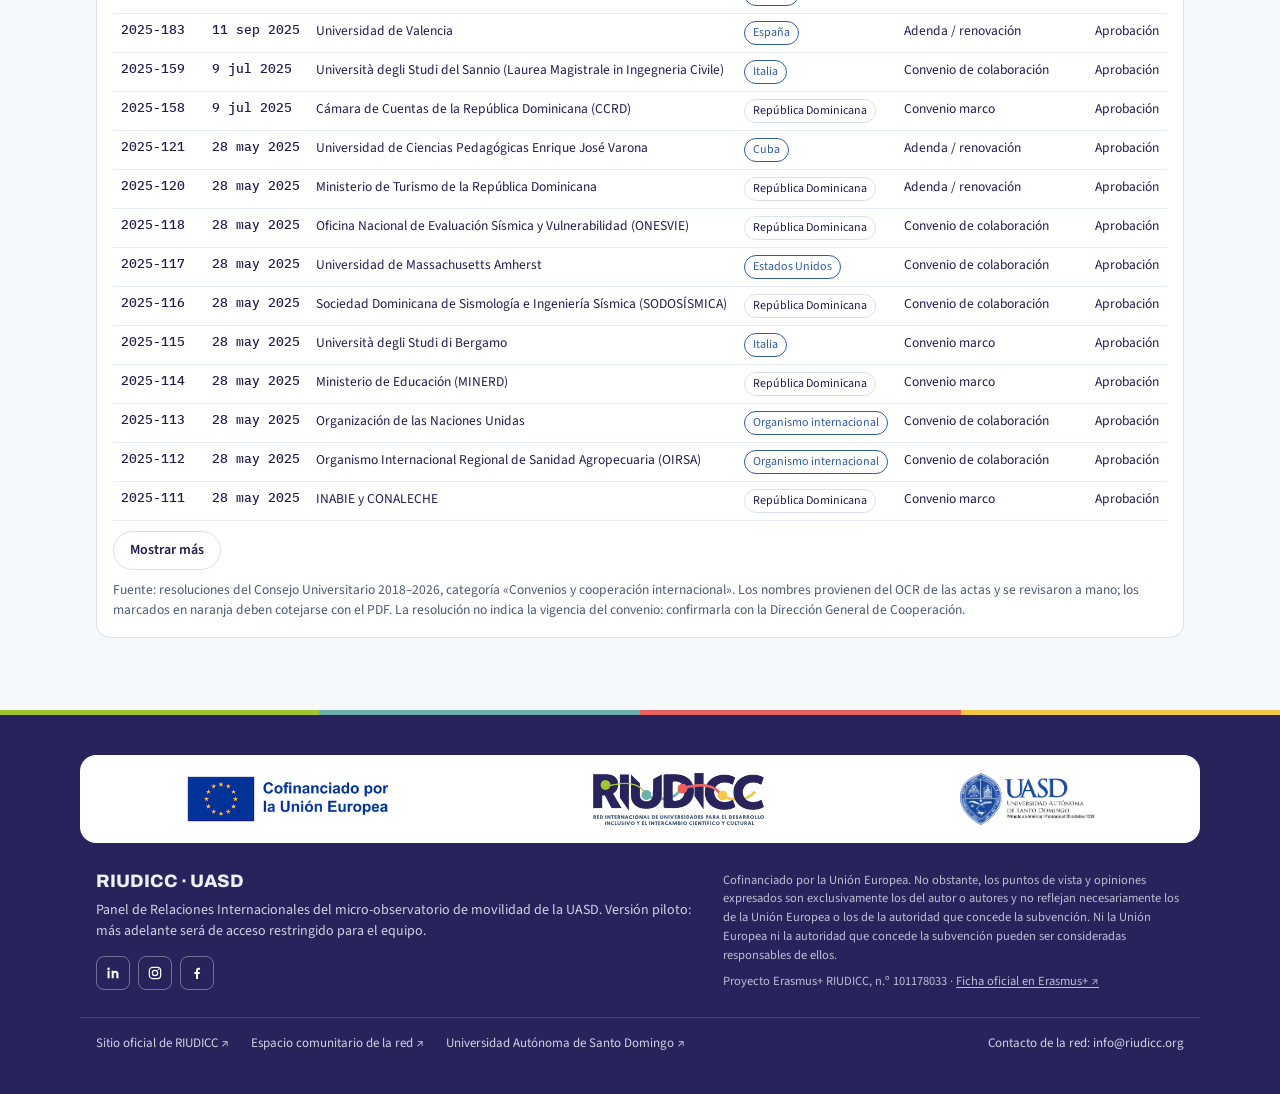
==== commit d0e87018: "Pie de página alineado con el espacio comunitario de RIUDICC En las cuatro páginas: aviso oficial de" ====
--- a/interno/index.html
+++ b/interno/index.html
@@ -216,9 +216,17 @@
     <img src="../img/uasd.png" alt="Universidad Autónoma de Santo Domingo" width="321" height="122">
   </div>
   <div class="in">
-    <div><b>RIUDICC · UASD</b><p>Panel de Relaciones Internacionales del micro-observatorio de movilidad de la UASD. Versión piloto: más adelante será de acceso restringido para el equipo.</p></div>
-    <div class="eu">Proyecto cofinanciado por el programa Erasmus+ de la Unión Europea (RIUDICC, 101178033). Financiado por la Unión Europea. Las opiniones y puntos de vista expresados solo comprometen a su(s) autor(es) y no reflejan necesariamente los de la Unión Europea o los de la Agencia Ejecutiva Europea de Educación y Cultura (EACEA). Ni la Unión Europea ni la EACEA pueden ser considerados responsables de ellos.</div>
-  </div>
+    <div>
+      <b>RIUDICC · UASD</b>
+      <p>Panel de Relaciones Internacionales del micro-observatorio de movilidad de la UASD. Versión piloto: más adelante será de acceso restringido para el equipo.</p>
+      <ul class="social" aria-label="RIUDICC en redes sociales"><li><a href="https://www.linkedin.com/company/riudicc" target="_blank" rel="noopener noreferrer" aria-label="RIUDICC en LinkedIn" title="RIUDICC en LinkedIn"><svg viewBox="0 0 24 24" aria-hidden="true"><path fill="currentColor" d="M6.9 8.8H3.8V20h3.1V8.8zM5.3 3.9a1.8 1.8 0 1 0 0 3.6 1.8 1.8 0 0 0 0-3.6zM20.2 13.6c0-3-1.6-4.9-4.3-4.9-1.4 0-2.4.7-2.9 1.5V8.8H10V20h3.1v-5.9c0-1.5.6-2.6 2-2.6s1.9 1.1 1.9 2.7V20h3.2v-6.4z"/></svg></a></li><li><a href="https://www.instagram.com/riudicc" target="_blank" rel="noopener noreferrer" aria-label="RIUDICC en Instagram" title="RIUDICC en Instagram"><svg viewBox="0 0 24 24" aria-hidden="true"><rect x="3.5" y="3.5" width="17" height="17" rx="5" fill="none" stroke="currentColor" stroke-width="1.8"/><circle cx="12" cy="12" r="4" fill="none" stroke="currentColor" stroke-width="1.8"/><circle cx="17.3" cy="6.7" r="1.1" fill="currentColor"/></svg></a></li><li><a href="https://www.facebook.com/profile.php?id=61573750623552" target="_blank" rel="noopener noreferrer" aria-label="RIUDICC en Facebook" title="RIUDICC en Facebook"><svg viewBox="0 0 24 24" aria-hidden="true"><path fill="currentColor" d="M13.5 21v-7.5h2.5l.4-3h-2.9V8.6c0-.9.3-1.5 1.5-1.5h1.6V4.4c-.3 0-1.2-.1-2.3-.1-2.3 0-3.8 1.4-3.8 3.9v2.3H8v3h2.5V21h3z"/></svg></a></li></ul>
+    </div>
+    <div class="eu">
+      <p>Cofinanciado por la Unión Europea. No obstante, los puntos de vista y opiniones expresados son exclusivamente los del autor o autores y no reflejan necesariamente los de la Unión Europea o los de la autoridad que concede la subvención. Ni la Unión Europea ni la autoridad que concede la subvención pueden ser consideradas responsables de ellos.</p>
+      <p>Proyecto Erasmus+ RIUDICC, n.º 101178033 · <a href="https://erasmus-plus.ec.europa.eu/projects/search/details/101178033" target="_blank" rel="noopener noreferrer">Ficha oficial en Erasmus+ ↗</a></p>
+    </div>
+  </div>
+  <p class="foot-links"><a href="https://riudicc.org/" target="_blank" rel="noopener noreferrer">Sitio oficial de RIUDICC ↗</a><a href="https://riudicc.github.io/" target="_blank" rel="noopener noreferrer">Espacio comunitario de la red ↗</a><a href="https://uasd.edu.do/" target="_blank" rel="noopener noreferrer">Universidad Autónoma de Santo Domingo ↗</a><span>Contacto de la red: <a href="mailto:info@riudicc.org">info@riudicc.org</a></span></p>
 </footer>
 <div class="tip" id="tip" hidden></div>
 <script src="convenios.js"></script>
--- a/css/estilos.css
+++ b/css/estilos.css
@@ -454,3 +454,38 @@
   .uasd-band .ue-flag{width:45px;height:30px}
   .uasd-band .lg-ue span{font-size:9.5px}
 }
+
+/* ===== Gráfico de movilidades por semestre: 5 años, barras apiladas, eje por año ===== */
+.cols{height:220px;gap:10px;padding-top:26px;grid-auto-columns:minmax(0,1fr)}
+.col .stack{display:flex;flex-direction:column;justify-content:flex-end;align-items:center;height:100%}
+.col .stack .b{width:min(34px,70%);border-radius:0}
+.col .stack .b.top{border-radius:4px 4px 0 0}
+.col .tot{font:600 13px var(--f-body);color:var(--ink);transform:translateY(-6px)}
+.col .tot.cero{color:var(--faint);font-weight:400}
+.col.curso .stack .b{background:repeating-linear-gradient(135deg,var(--s-out) 0 4px,color-mix(in srgb,var(--s-out) 45%,var(--surface)) 4px 8px)}
+.col.curso .tot::after{content:" · en curso";font-weight:400;color:var(--muted)}
+.dot.curso{background:repeating-linear-gradient(135deg,var(--s-out) 0 2px,color-mix(in srgb,var(--s-out) 45%,var(--surface)) 2px 4px)}
+.colx{display:grid;grid-auto-flow:column;grid-auto-columns:minmax(0,1fr);gap:10px;font:500 13px var(--f-body);color:var(--muted)}
+.colx .anio{display:grid;grid-template-columns:1fr 1fr;column-gap:10px;text-align:center;padding-top:6px}
+.colx .anio .yr{grid-column:1/-1;font-weight:600;color:var(--ink);font-size:14px;padding-top:2px;border-top:1px solid var(--grid);margin-top:4px}
+.colx .anio + .anio{border-left:1px solid var(--grid)}
+@media (max-width:520px){.cols{gap:4px}.colx{gap:4px}.col .tot{font-size:11.5px}.col.curso .tot::after{content:""}.colx .anio .yr{font-size:12.5px}}
+
+/* Botón al panel de Relaciones Internacionales */
+.nav a.ri{border:1.5px solid var(--accent);color:var(--accent);margin-left:6px}
+.nav a.ri:hover{background:var(--accent);color:var(--accent-ink)}
+
+/* ===== Pie alineado con el espacio comunitario de RIUDICC (riudicc.github.io) ===== */
+footer.site .eu p{opacity:1;margin:0}
+footer.site .eu p+p{margin-top:8px}
+footer.site .eu a{text-decoration:underline;text-underline-offset:2px}
+footer.site .social{display:flex;gap:8px;list-style:none;margin:14px 0 0;padding:0}
+footer.site .social a{display:inline-grid;place-items:center;width:34px;height:34px;border:1px solid rgba(255,255,255,.35);border-radius:8px;color:#fff}
+footer.site .social a:hover{background:#fff;color:var(--navy)}
+footer.site .social svg{width:16px;height:16px}
+footer.site .social a:focus-visible,footer.site .foot-links a:focus-visible{outline:2px solid #fff;outline-offset:2px}
+footer.site .foot-links{max-width:1120px;margin:26px auto 0;padding:16px 16px 0;border-top:1px solid rgba(255,255,255,.18);display:flex;flex-wrap:wrap;gap:8px 22px;font-size:13px;opacity:.85}
+footer.site .foot-links a{text-decoration:none}
+footer.site .foot-links a:hover{text-decoration:underline}
+footer.site .foot-links span{margin-left:auto}
+@media (max-width:700px){footer.site .foot-links{flex-direction:column}footer.site .foot-links span{margin-left:0}}
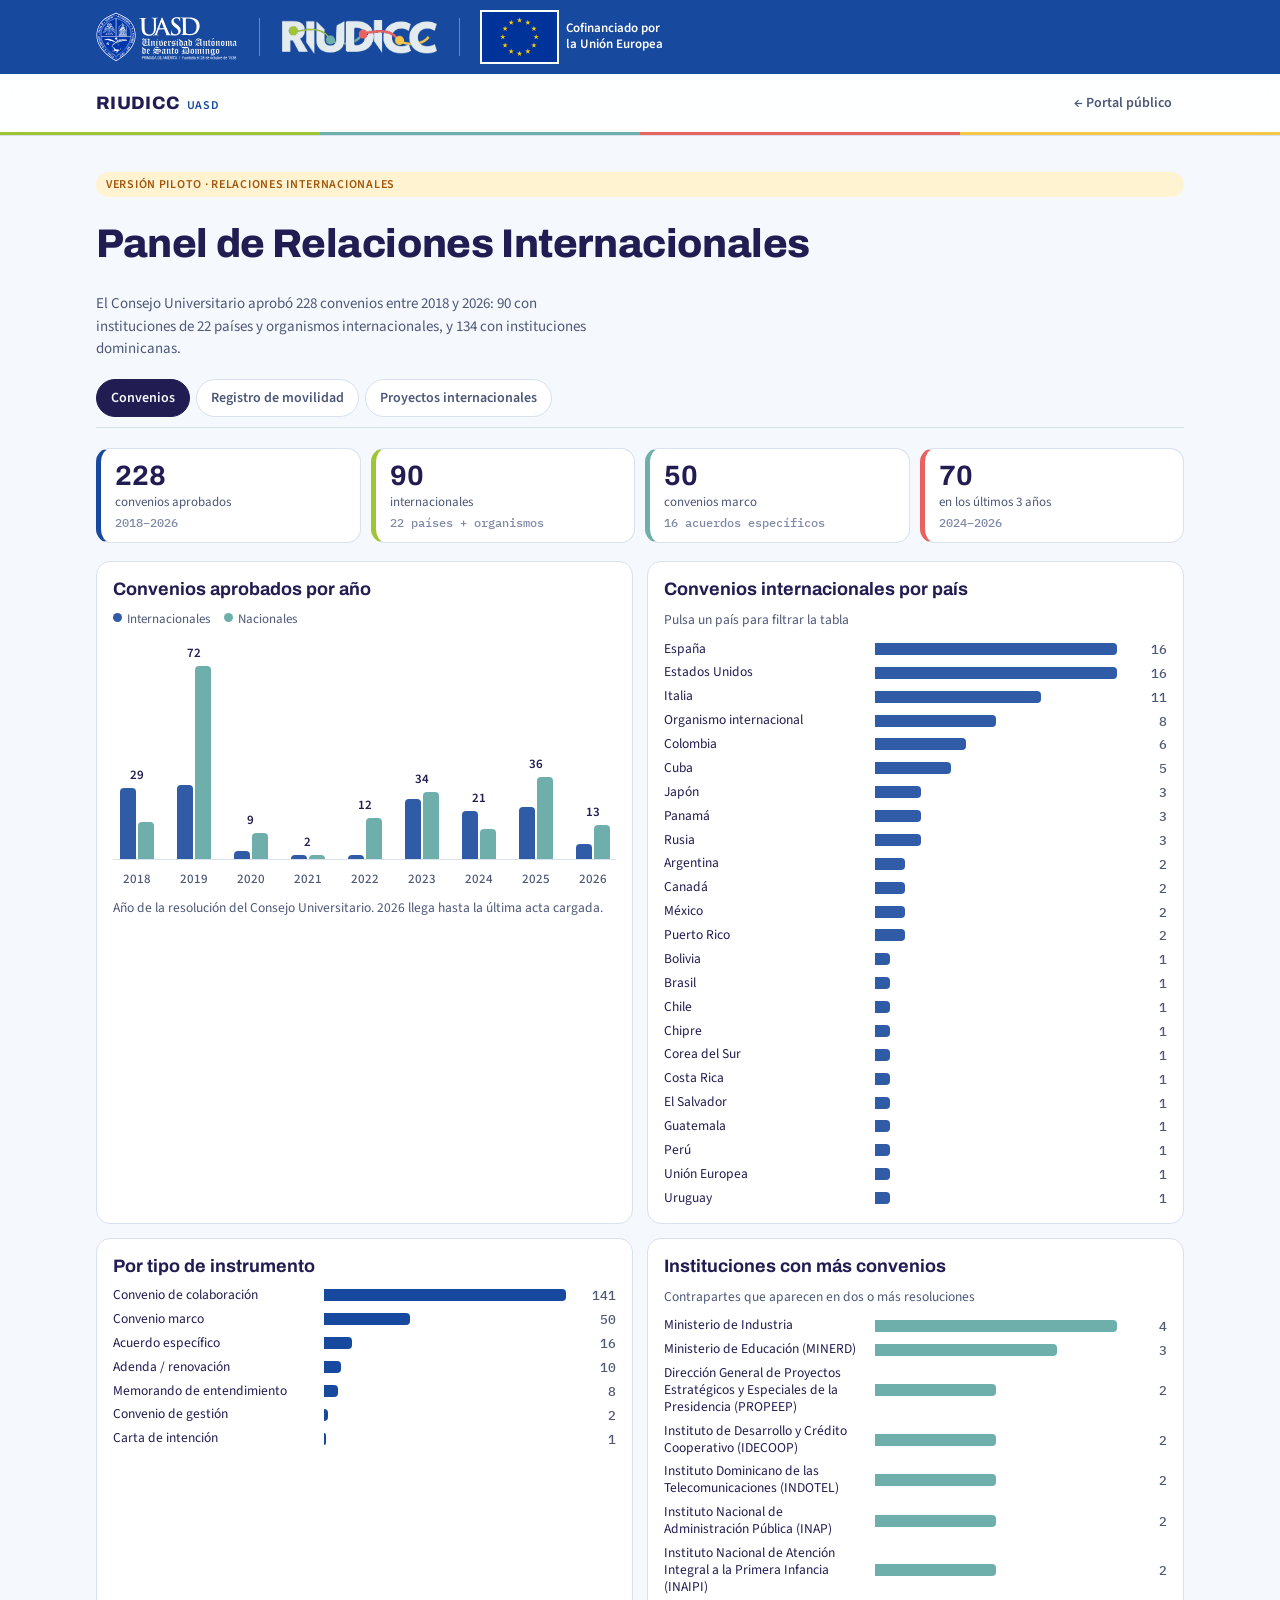
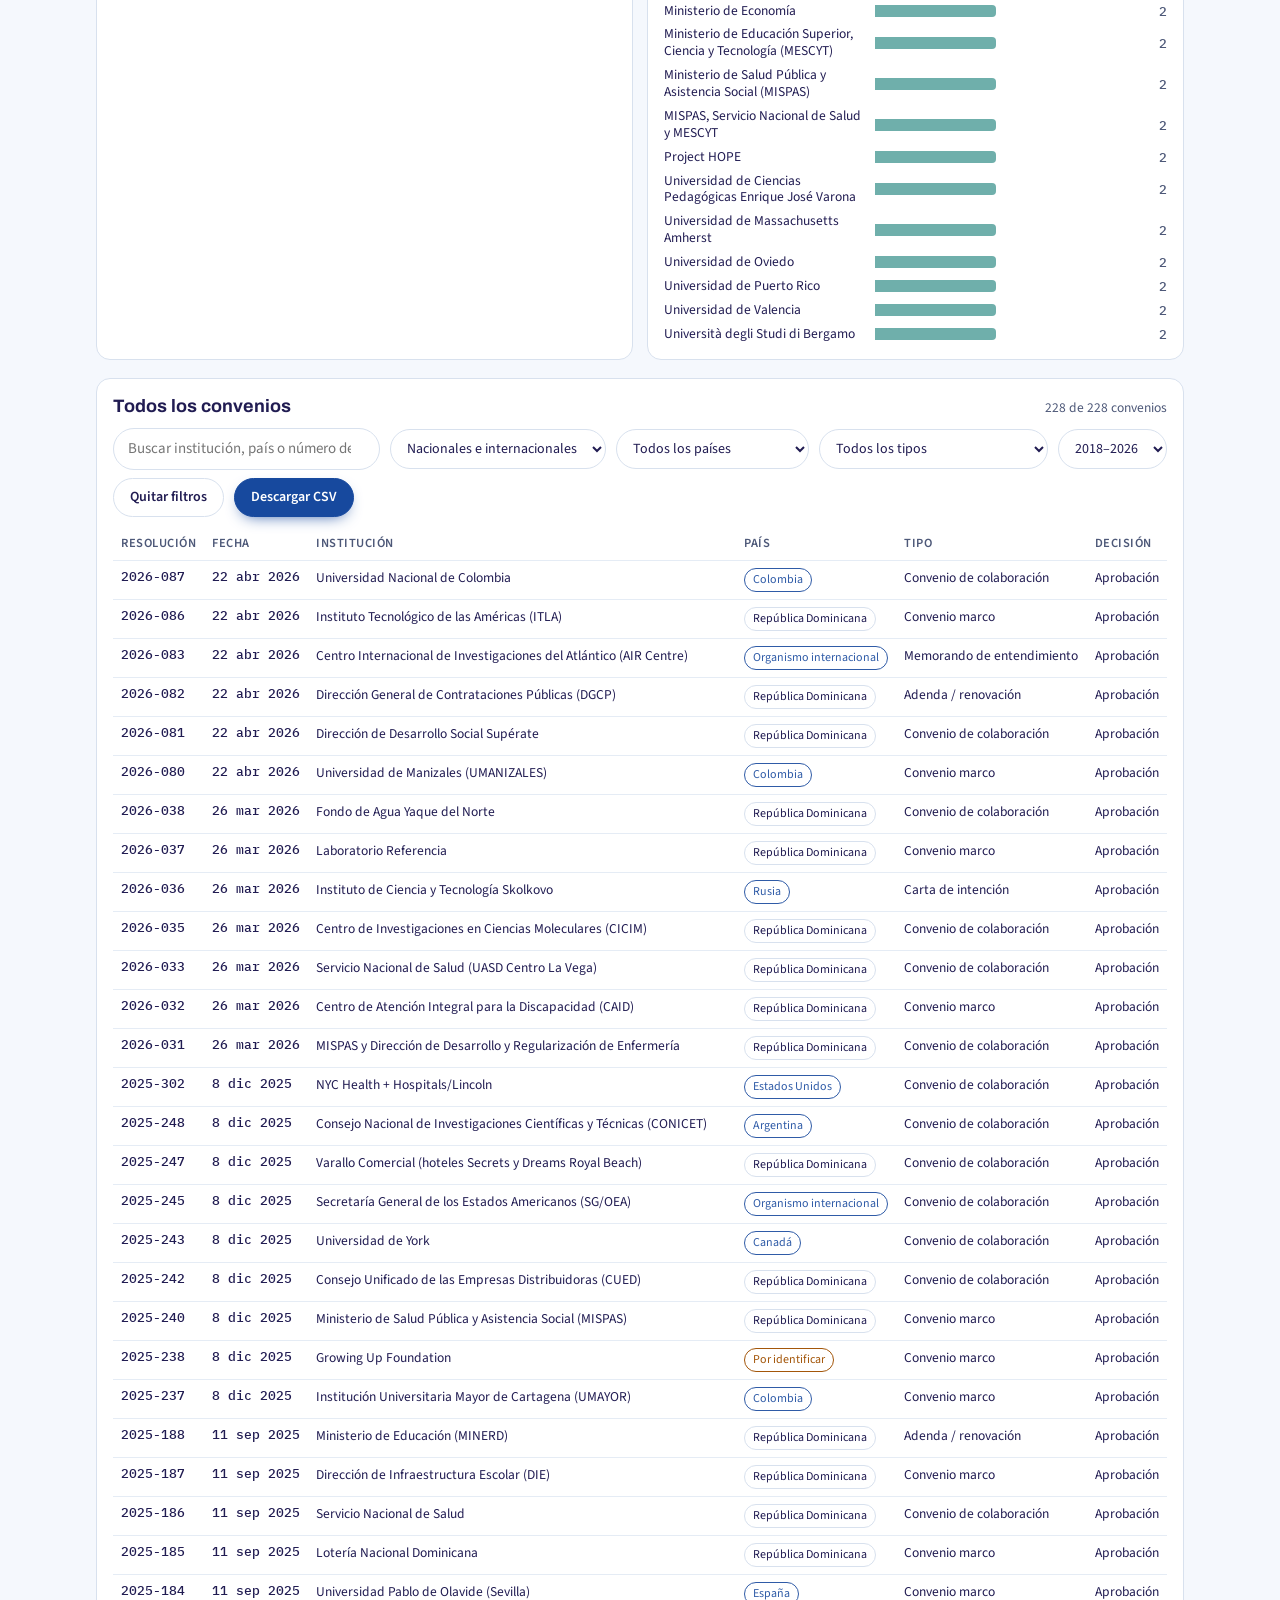
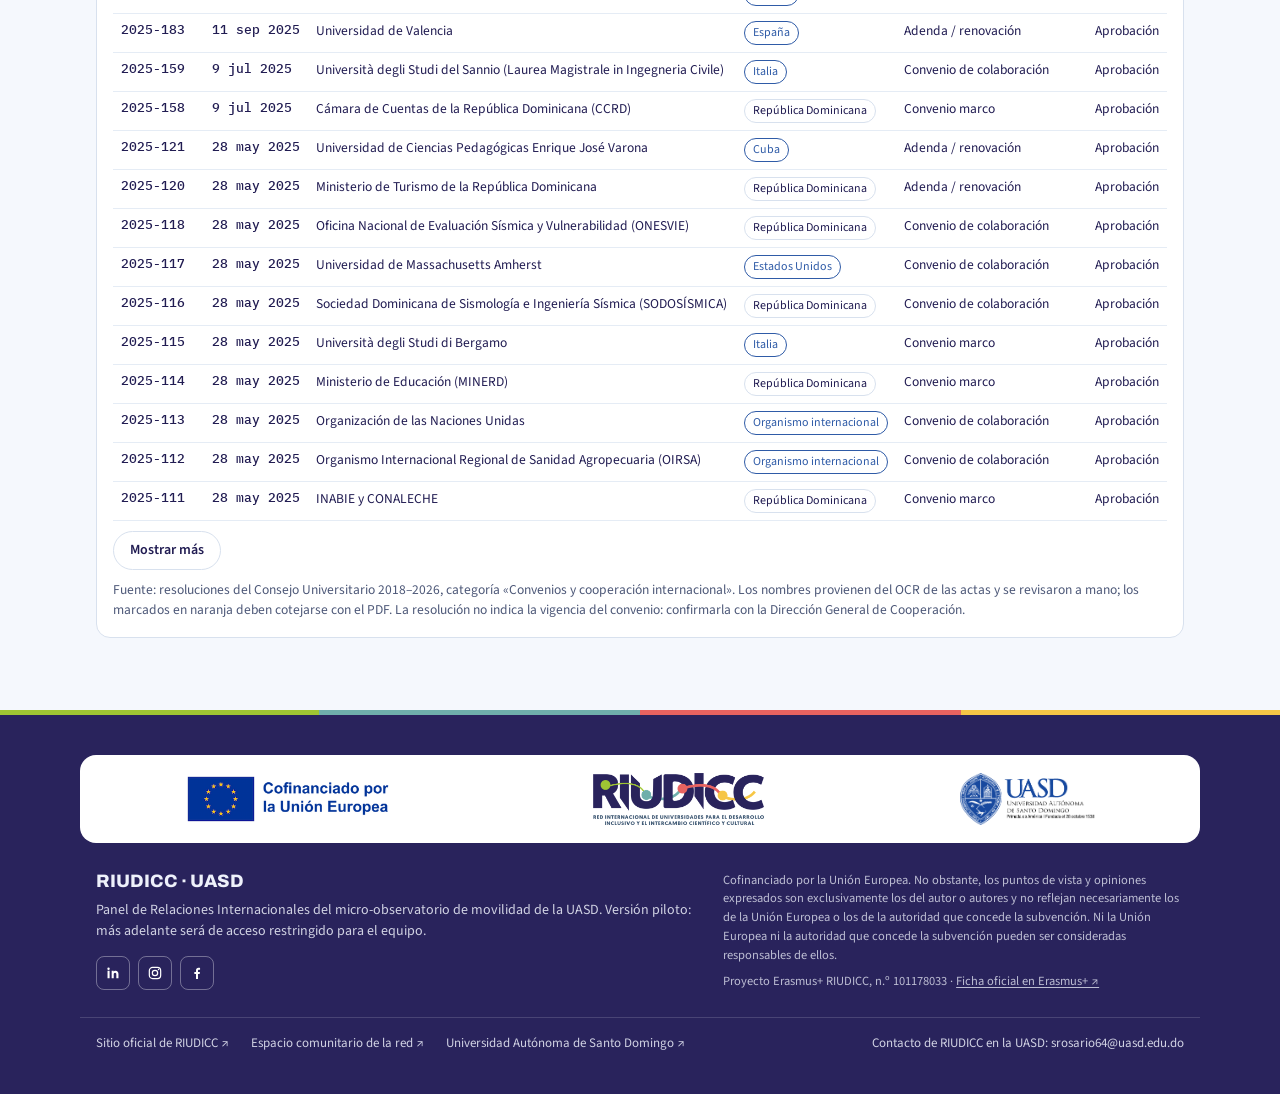
==== commit df1905c7: "Pie: contacto de RIUDICC en la UASD en lugar del correo general de la red La fila de enlaces del pie" ====
--- a/interno/index.html
+++ b/interno/index.html
@@ -226,7 +226,7 @@
       <p>Proyecto Erasmus+ RIUDICC, n.º 101178033 · <a href="https://erasmus-plus.ec.europa.eu/projects/search/details/101178033" target="_blank" rel="noopener noreferrer">Ficha oficial en Erasmus+ ↗</a></p>
     </div>
   </div>
-  <p class="foot-links"><a href="https://riudicc.org/" target="_blank" rel="noopener noreferrer">Sitio oficial de RIUDICC ↗</a><a href="https://riudicc.github.io/" target="_blank" rel="noopener noreferrer">Espacio comunitario de la red ↗</a><a href="https://uasd.edu.do/" target="_blank" rel="noopener noreferrer">Universidad Autónoma de Santo Domingo ↗</a><span>Contacto de la red: <a href="mailto:info@riudicc.org">info@riudicc.org</a></span></p>
+  <p class="foot-links"><a href="https://riudicc.org/" target="_blank" rel="noopener noreferrer">Sitio oficial de RIUDICC ↗</a><a href="https://riudicc.github.io/" target="_blank" rel="noopener noreferrer">Espacio comunitario de la red ↗</a><a href="https://uasd.edu.do/" target="_blank" rel="noopener noreferrer">Universidad Autónoma de Santo Domingo ↗</a><span>Contacto de RIUDICC en la UASD: <a href="mailto:srosario64@uasd.edu.do" data-correo>srosario64@uasd.edu.do</a></span></p>
 </footer>
 <div class="tip" id="tip" hidden></div>
 <script src="convenios.js"></script>
